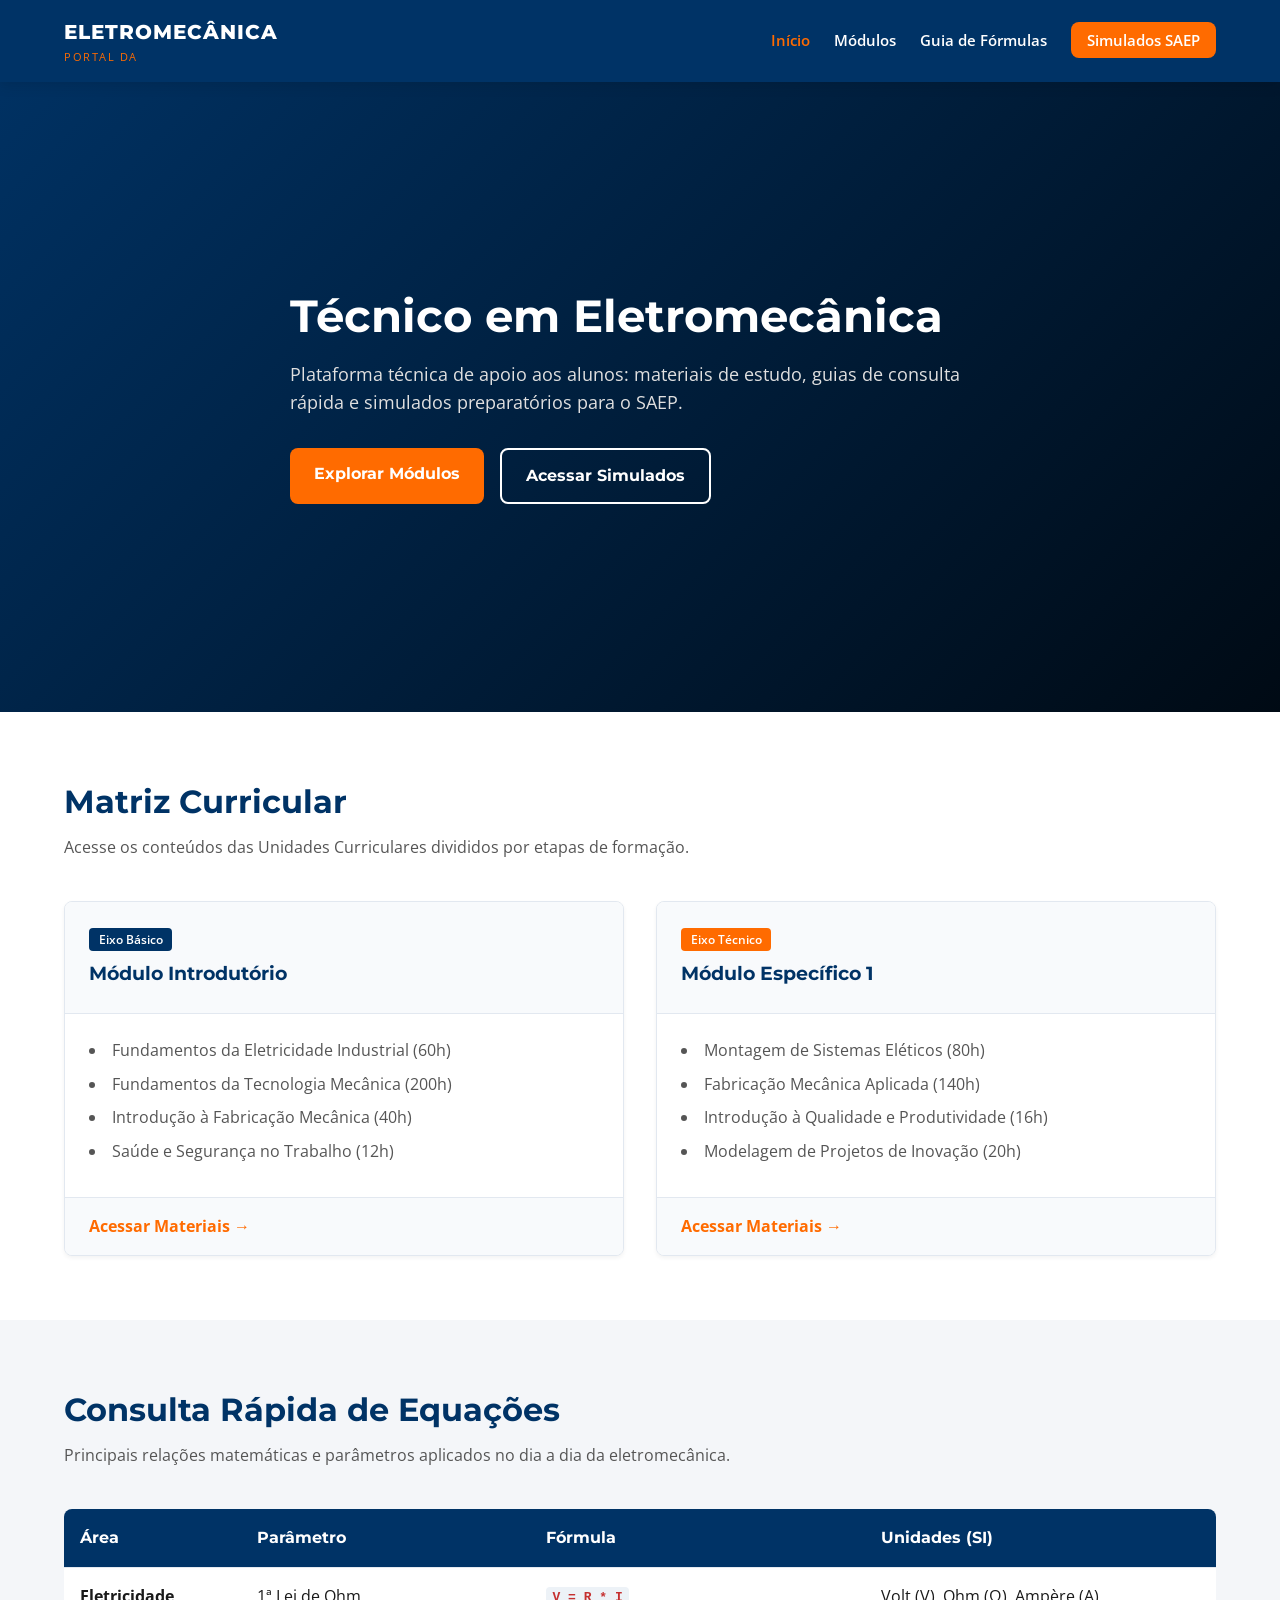
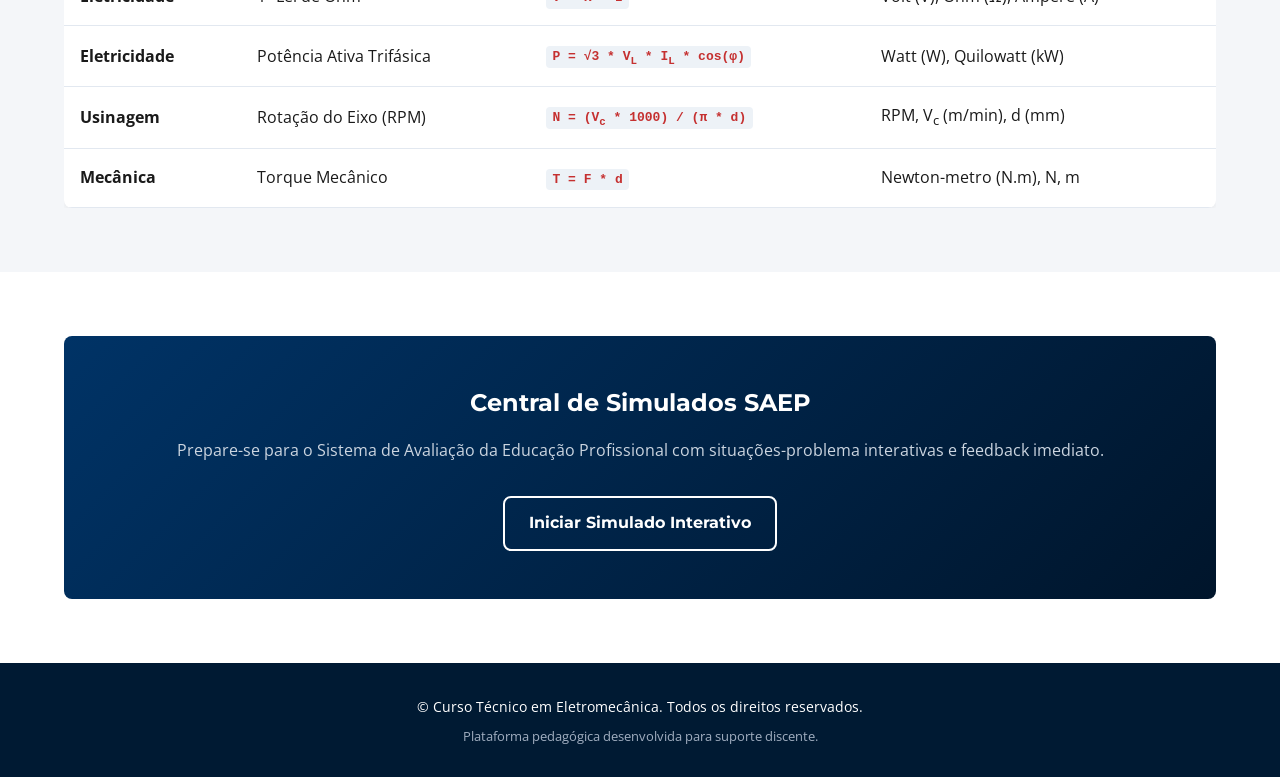
==== index.html @ fa18e378 "Update index.html" ====
<!DOCTYPE html>
<html lang="pt-BR">
<head>
    <meta charset="UTF-8">
    <meta name="viewport" content="width=device-width, initial-scale=1.0">
    <title>Portal da Eletromecânica</title>

    <!-- Google Fonts -->
    <link rel="preconnect" href="https://fonts.googleapis.com">
    <link rel="preconnect" href="https://fonts.gstatic.com" crossorigin>
    <link href="https://fonts.googleapis.com/css2?family=Montserrat:wght@600;700;800&family=Open+Sans:wght@400;600&display=swap" rel="stylesheet">

    <!-- CSS Externo -->
    <link rel="stylesheet" href="style.css">
</head>
<body>

    <!-- Cabeçalho / Navegação -->
    <header class="header">
        <div class="container navbar">
            <a href="index.html" class="logo">
                <span class="logo-title">ELETROMECÂNICA</span>
                <span class="logo-subtitle">PORTAL DA</span>
            </a>
            
            <button class="menu-toggle" id="menuToggle" aria-label="Abrir Menu">
                <span class="hamburger"></span>
            </button>

            <nav class="nav-menu" id="navMenu">
                <ul>
                    <li><a href="#hero" class="active">Início</a></li>
                    <li><a href="#modulos">Módulos</a></li>
                    <li><a href="#formulas">Guia de Fórmulas</a></li>
                    <li><a href="#saep" class="btn-highlight">Simulados SAEP</a></li>
                </ul>
            </nav>
        </div>
    </header>

    <!-- Banner Principal (Hero) -->
    <section id="hero" class="hero">
        <div class="hero-overlay"></div>
        <div class="container hero-content">
            <h1>Técnico em Eletromecânica</h1>
            <p>Plataforma técnica de apoio aos alunos: materiais de estudo, guias de consulta rápida e simulados preparatórios para o SAEP.</p>
            <div class="hero-buttons">
                <a href="#modulos" class="btn btn-primary">Explorar Módulos</a>
                <a href="#saep" class="btn btn-secondary">Acessar Simulados</a>
            </div>
        </div>
    </section>

    <!-- Seção de Módulos Curriculares -->
    <section id="modulos" class="section">
        <div class="container">
            <h2 class="section-title">Matriz Curricular</h2>
            <p class="section-subtitle">Acesse os conteúdos das Unidades Curriculares divididos por etapas de formação.</p>

            <div class="grid-cards">
                <!-- Card Módulo Introdutório -->
                <div class="card">
                    <div class="card-header">
                        <span class="badge">Eixo Básico</span>
                        <h3>Módulo Introdutório</h3>
                    </div>
                    <div class="card-body">
                        <ul>
                            <li>Fundamentos da Eletricidade Industrial (60h)</li>
                            <li>Fundamentos da Tecnologia Mecânica (200h)</li>
                            <li>Introdução à Fabricação Mecânica (40h)</li>
                            <li>Saúde e Segurança no Trabalho (12h)</li>
                        </ul>
                    </div>
                    <div class="card-footer">
                        <a href="#" class="btn-card">Acessar Materiais &rarr;</a>
                    </div>
                </div>

                <!-- Card Módulo Específico 1 -->
                <div class="card">
                    <div class="card-header">
                        <span class="badge badge-accent">Eixo Técnico</span>
                        <h3>Módulo Específico 1</h3>
                    </div>
                    <div class="card-body">
                        <ul>
                            <li>Montagem de Sistemas Eléticos (80h)</li>
                            <li>Fabricação Mecânica Aplicada (140h)</li>
                            <li>Introdução à Qualidade e Produtividade (16h)</li>
                            <li>Modelagem de Projetos de Inovação (20h)</li>
                        </ul>
                    </div>
                    <div class="card-footer">
                        <a href="#" class="btn-card">Acessar Materiais &rarr;</a>
                    </div>
                </div>
            </div>
        </div>
    </section>

    <!-- Seção de Guia Rápido de Fórmulas -->
    <section id="formulas" class="section bg-light">
        <div class="container">
            <h2 class="section-title">Consulta Rápida de Equações</h2>
            <p class="section-subtitle">Principais relações matemáticas e parâmetros aplicados no dia a dia da eletromecânica.</p>

            <div class="table-responsive">
                <table class="tech-table">
                    <thead>
                        <tr>
                            <th>Área</th>
                            <th>Parâmetro</th>
                            <th>Fórmula</th>
                            <th>Unidades (SI)</th>
                        </tr>
                    </thead>
                    <tbody>
                        <tr>
                            <td><strong>Eletricidade</strong></td>
                            <td>1ª Lei de Ohm</td>
                            <td><code>V = R * I</code></td>
                            <td>Volt (V), Ohm (&Omega;), Ampère (A)</td>
                        </tr>
                        <tr>
                            <td><strong>Eletricidade</strong></td>
                            <td>Potência Ativa Trifásica</td>
                            <td><code>P = &radic;3 * V<sub>L</sub> * I<sub>L</sub> * cos(&phi;)</code></td>
                            <td>Watt (W), Quilowatt (kW)</td>
                        </tr>
                        <tr>
                            <td><strong>Usinagem</strong></td>
                            <td>Rotação do Eixo (RPM)</td>
                            <td><code>N = (V<sub>c</sub> * 1000) / (&pi; * d)</code></td>
                            <td>RPM, V<sub>c</sub> (m/min), d (mm)</td>
                        </tr>
                        <tr>
                            <td><strong>Mecânica</strong></td>
                            <td>Torque Mecânico</td>
                            <td><code>T = F * d</code></td>
                            <td>Newton-metro (N.m), N, m</td>
                        </tr>
                    </tbody>
                </table>
            </div>
        </div>
    </section>

    <!-- Seção SAEP / Formulários -->
    <section id="saep" class="section">
        <div class="container saep-box">
            <div class="saep-content">
                <h2>Central de Simulados SAEP</h2>
                <p>Prepare-se para o Sistema de Avaliação da Educação Profissional com situações-problema interativas e feedback imediato.</p>
                <a href="#" class="btn btn-secondary btn-large">Iniciar Simulado Interativo</a>
            </div>
        </div>
    </section>

    <!-- Rodapé -->
    <footer class="footer">
        <div class="container footer-content">
            <p>&copy; <span id="year"></span> Curso Técnico em Eletromecânica. Todos os direitos reservados.</p>
            <p class="footer-sub">Plataforma pedagógica desenvolvida para suporte discente.</p>
        </div>
    </footer>

    <!-- JavaScript Externo -->
    <script src="js/main.js"></script>
</body>
</html>
---- style.css ----
/* ==========================================================================
   Variáveis Globais de Design (Cores e Fontes Industriais)
   ========================================================================== */
:root {
    --primary-color: #003366;     /* Azul Marinho Industrial */
    --primary-hover: #002244;
    --accent-color: #FF6B00;      /* Laranja de Segurança */
    --accent-hover: #E05E00;
    --bg-light: #F4F6F9;          /* Cinza Aço Claro */
    --text-dark: #1A1A1A;         /* Grafite */
    --text-muted: #555555;
    --white: #FFFFFF;
    
    --font-heading: 'Montserrat', sans-serif;
    --font-body: 'Open Sans', sans-serif;
    
    --shadow-sm: 0 2px 4px rgba(0,0,0,0.05);
    --shadow-md: 0 4px 12px rgba(0,0,0,0.1);
    --border-radius: 8px;
    --transition: all 0.3s ease;
}

/* ==========================================================================
   Reset e Estilos Base
   ========================================================================== */
* {
    margin: 0;
    padding: 0;
    box-sizing: border-box;
}

html {
    scroll-behavior: smooth;
}

body {
    font-family: var(--font-body);
    color: var(--text-dark);
    background-color: var(--white);
    line-height: 1.6;
}

.container {
    width: 90%;
    max-width: 1200px;
    margin: 0 auto;
}

/* ==========================================================================
   Cabeçalho e Menu de Navegação
   ========================================================================== */
.header {
    background-color: var(--primary-color);
    position: sticky;
    top: 0;
    z-index: 1000;
    box-shadow: var(--shadow-md);
}

.navbar {
    display: flex;
    justify-content: space-between;
    align-items: center;
    padding: 1rem 0;
}

.logo {
    display: flex;
    flex-direction: column;
    text-decoration: none;
    color: var(--white);
}

.logo-title {
    font-family: var(--font-heading);
    font-weight: 800;
    font-size: 1.25rem;
    letter-spacing: 1px;
}

.logo-subtitle {
    font-size: 0.7rem;
    color: var(--accent-color);
    letter-spacing: 1.5px;
}

.nav-menu ul {
    display: flex;
    list-style: none;
    align-items: center;
    gap: 1.5rem;
}

.nav-menu a {
    color: var(--white);
    text-decoration: none;
    font-weight: 600;
    font-size: 0.95rem;
    transition: var(--transition);
}

.nav-menu a:hover,
.nav-menu a.active {
    color: var(--accent-color);
}

.btn-highlight {
    background-color: var(--accent-color);
    padding: 0.5rem 1rem;
    border-radius: var(--border-radius);
}

.btn-highlight:hover {
    background-color: var(--accent-hover) !important;
    color: var(--white) !important;
}

/* Botão Hamburger (Mobile) */
.menu-toggle {
    display: none;
    background: none;
    border: none;
    cursor: pointer;
}

.hamburger {
    display: block;
    width: 25px;
    height: 3px;
    background-color: var(--white);
    position: relative;
}

.hamburger::before,
.hamburger::after {
    content: '';
    position: absolute;
    width: 100%;
    height: 3px;
    background-color: var(--white);
    left: 0;
}

.hamburger::before { top: -8px; }
.hamburger::after { top: 8px; }

/* ==========================================================================
   Hero Banner
   ========================================================================== */
.hero {
    position: relative;
    min-height: 70vh;
    background: url('../img/banner-home.jpg') center/cover no-repeat #002244;
    display: flex;
    align-items: center;
    color: var(--white);
}

.hero-overlay {
    position: absolute;
    top: 0;
    left: 0;
    width: 100%;
    height: 100%;
    background: linear-gradient(135deg, rgba(0, 51, 102, 0.9) 0%, rgba(0, 0, 0, 0.7) 100%);
}

.hero-content {
    position: relative;
    z-index: 1;
    max-width: 700px;
}

.hero h1 {
    font-family: var(--font-heading);
    font-size: 2.8rem;
    line-height: 1.2;
    margin-bottom: 1rem;
}

.hero p {
    font-size: 1.1rem;
    margin-bottom: 2rem;
    color: #e0e0e0;
}

.hero-buttons {
    display: flex;
    gap: 1rem;
}

/* ==========================================================================
   Componentes: Botões e Cartões
   ========================================================================== */
.btn {
    display: inline-block;
    padding: 0.8rem 1.5rem;
    border-radius: var(--border-radius);
    text-decoration: none;
    font-family: var(--font-heading);
    font-weight: 700;
    transition: var(--transition);
}

.btn-primary {
    background-color: var(--accent-color);
    color: var(--white);
}

.btn-primary:hover {
    background-color: var(--accent-hover);
}

.btn-secondary {
    background-color: transparent;
    color: var(--white);
    border: 2px solid var(--white);
}

.btn-secondary:hover {
    background-color: var(--white);
    color: var(--primary-color);
}

.section {
    padding: 4rem 0;
}

.bg-light {
    background-color: var(--bg-light);
}

.section-title {
    font-family: var(--font-heading);
    color: var(--primary-color);
    font-size: 2rem;
    margin-bottom: 0.5rem;
}

.section-subtitle {
    color: var(--text-muted);
    margin-bottom: 2.5rem;
}

.grid-cards {
    display: grid;
    grid-template-columns: repeat(auto-fit, minmax(300px, 1fr));
    gap: 2rem;
}

.card {
    background: var(--white);
    border-radius: var(--border-radius);
    box-shadow: var(--shadow-sm);
    border: 1px solid #e2e8f0;
    display: flex;
    flex-direction: column;
    overflow: hidden;
    transition: var(--transition);
}

.card:hover {
    transform: translateY(-5px);
    box-shadow: var(--shadow-md);
}

.card-header {
    padding: 1.5rem;
    background-color: #f8fafc;
    border-bottom: 1px solid #e2e8f0;
}

.card-header h3 {
    font-family: var(--font-heading);
    color: var(--primary-color);
    margin-top: 0.5rem;
}

.badge {
    background-color: var(--primary-color);
    color: var(--white);
    font-size: 0.75rem;
    padding: 0.2rem 0.6rem;
    border-radius: 4px;
    font-weight: 600;
}

.badge-accent {
    background-color: var(--accent-color);
}

.card-body {
    padding: 1.5rem;
    flex-grow: 1;
}

.card-body ul {
    list-style-position: inside;
    color: var(--text-muted);
}

.card-body li {
    margin-bottom: 0.5rem;
}

.card-footer {
    padding: 1rem 1.5rem;
    background-color: #f8fafc;
    border-top: 1px solid #e2e8f0;
}

.btn-card {
    color: var(--accent-color);
    text-decoration: none;
    font-weight: 700;
}

/* ==========================================================================
   Tabela Técnica
   ========================================================================== */
.table-responsive {
    overflow-x: auto;
}

.tech-table {
    width: 100%;
    border-collapse: collapse;
    background-color: var(--white);
    border-radius: var(--border-radius);
    overflow: hidden;
    box-shadow: var(--shadow-sm);
}

.tech-table th, 
.tech-table td {
    padding: 1rem;
    text-align: left;
    border-bottom: 1px solid #e2e8f0;
}

.tech-table th {
    background-color: var(--primary-color);
    color: var(--white);
    font-family: var(--font-heading);
}

.tech-table code {
    background-color: #edf2f7;
    padding: 0.2rem 0.4rem;
    border-radius: 4px;
    font-family: monospace;
    font-weight: bold;
    color: #c53030;
}

/* ==========================================================================
   Caixa do SAEP & Rodapé
   ========================================================================== */
.saep-box {
    background: linear-gradient(135deg, var(--primary-color), #00152b);
    color: var(--white);
    border-radius: var(--border-radius);
    padding: 3rem 2rem;
    text-align: center;
}

.saep-content h2 {
    font-family: var(--font-heading);
    margin-bottom: 1rem;
}

.saep-content p {
    margin-bottom: 2rem;
    color: #cbd5e0;
}

.footer {
    background-color: #001a33;
    color: var(--white);
    padding: 2rem 0;
    text-align: center;
    font-size: 0.9rem;
}

.footer-sub {
    color: #a0aec0;
    font-size: 0.8rem;
    margin-top: 0.5rem;
}

/* ==========================================================================
   Responsividade (Mobile)
   ========================================================================== */
@media (max-width: 768px) {
    .menu-toggle {
        display: block;
    }

    .nav-menu {
        display: none;
        position: absolute;
        top: 100%;
        left: 0;
        width: 100%;
        background-color: var(--primary-color);
        padding: 1.5rem;
    }

    .nav-menu.active {
        display: block;
    }

    .nav-menu ul {
        flex-direction: column;
        align-items: flex-start;
    }

    .hero h1 {
        font-size: 2rem;
    }

    .hero-buttons {
        flex-direction: column;
    }
}
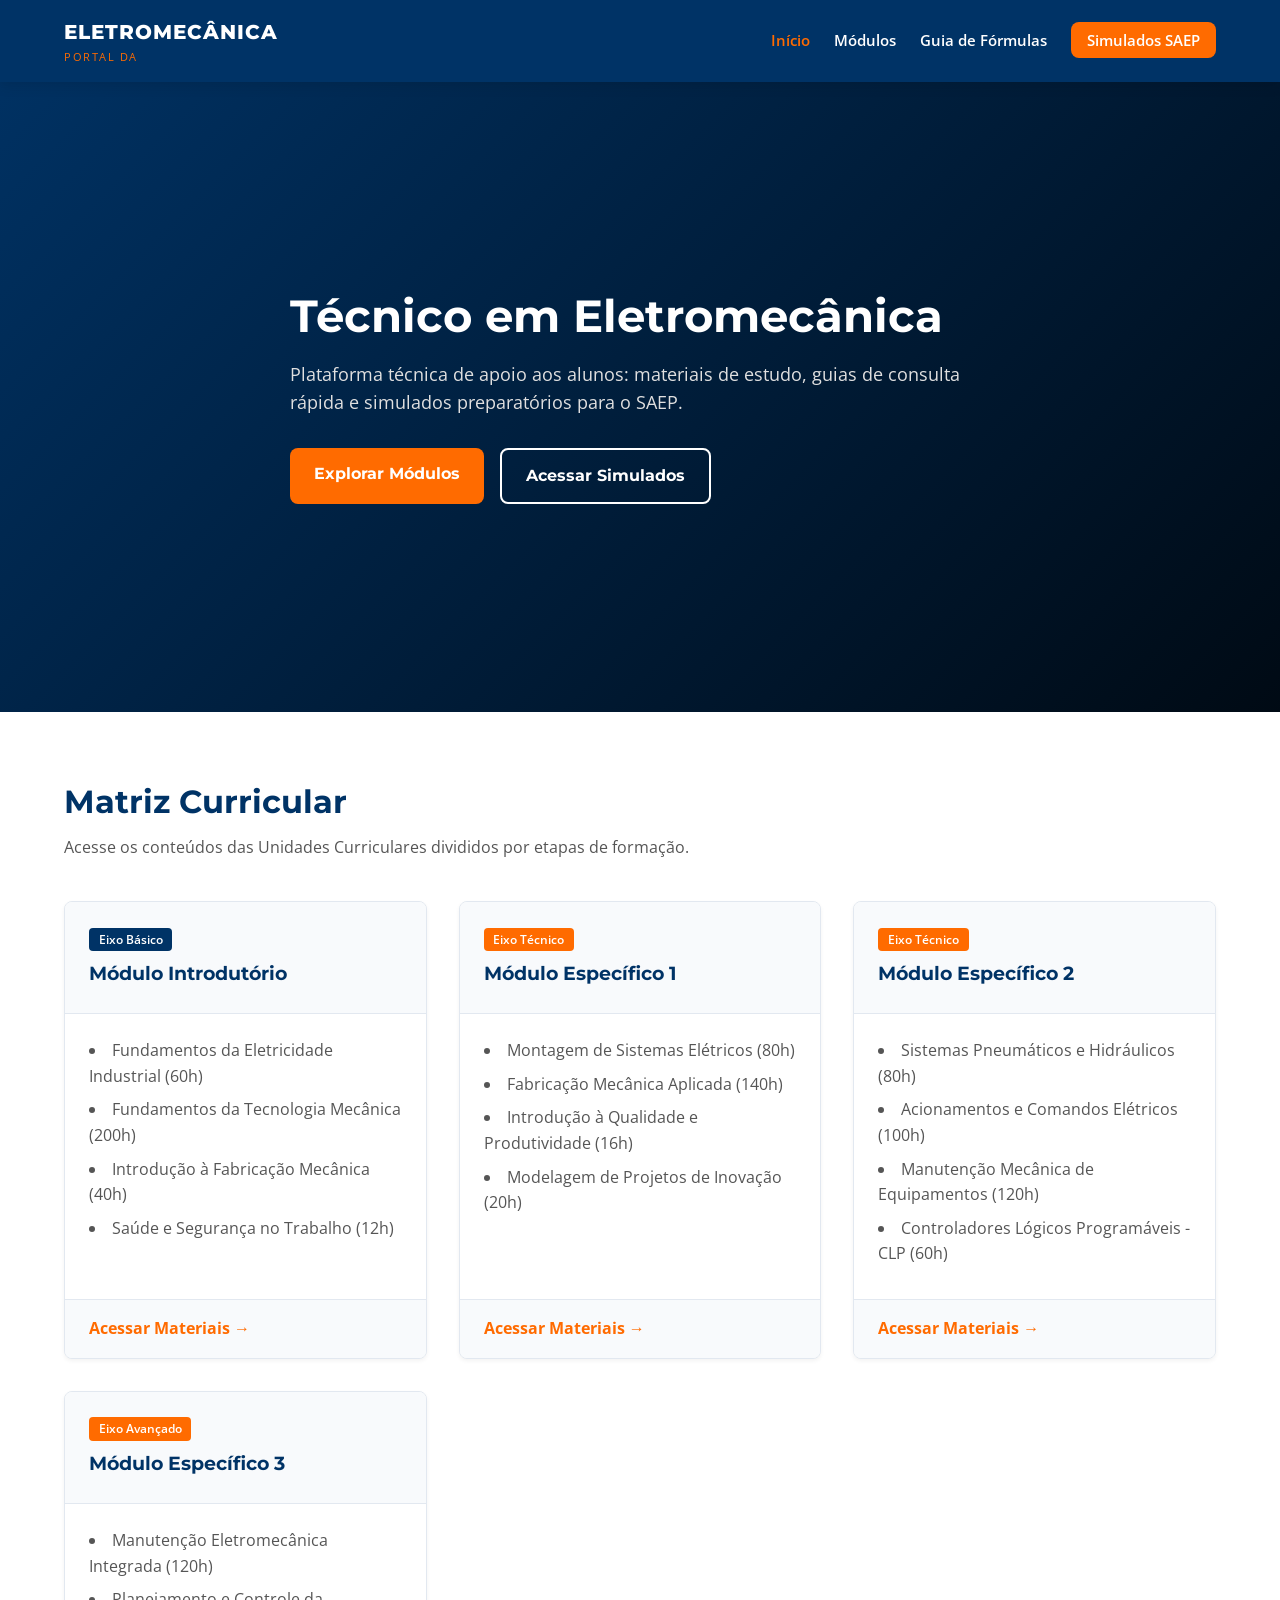
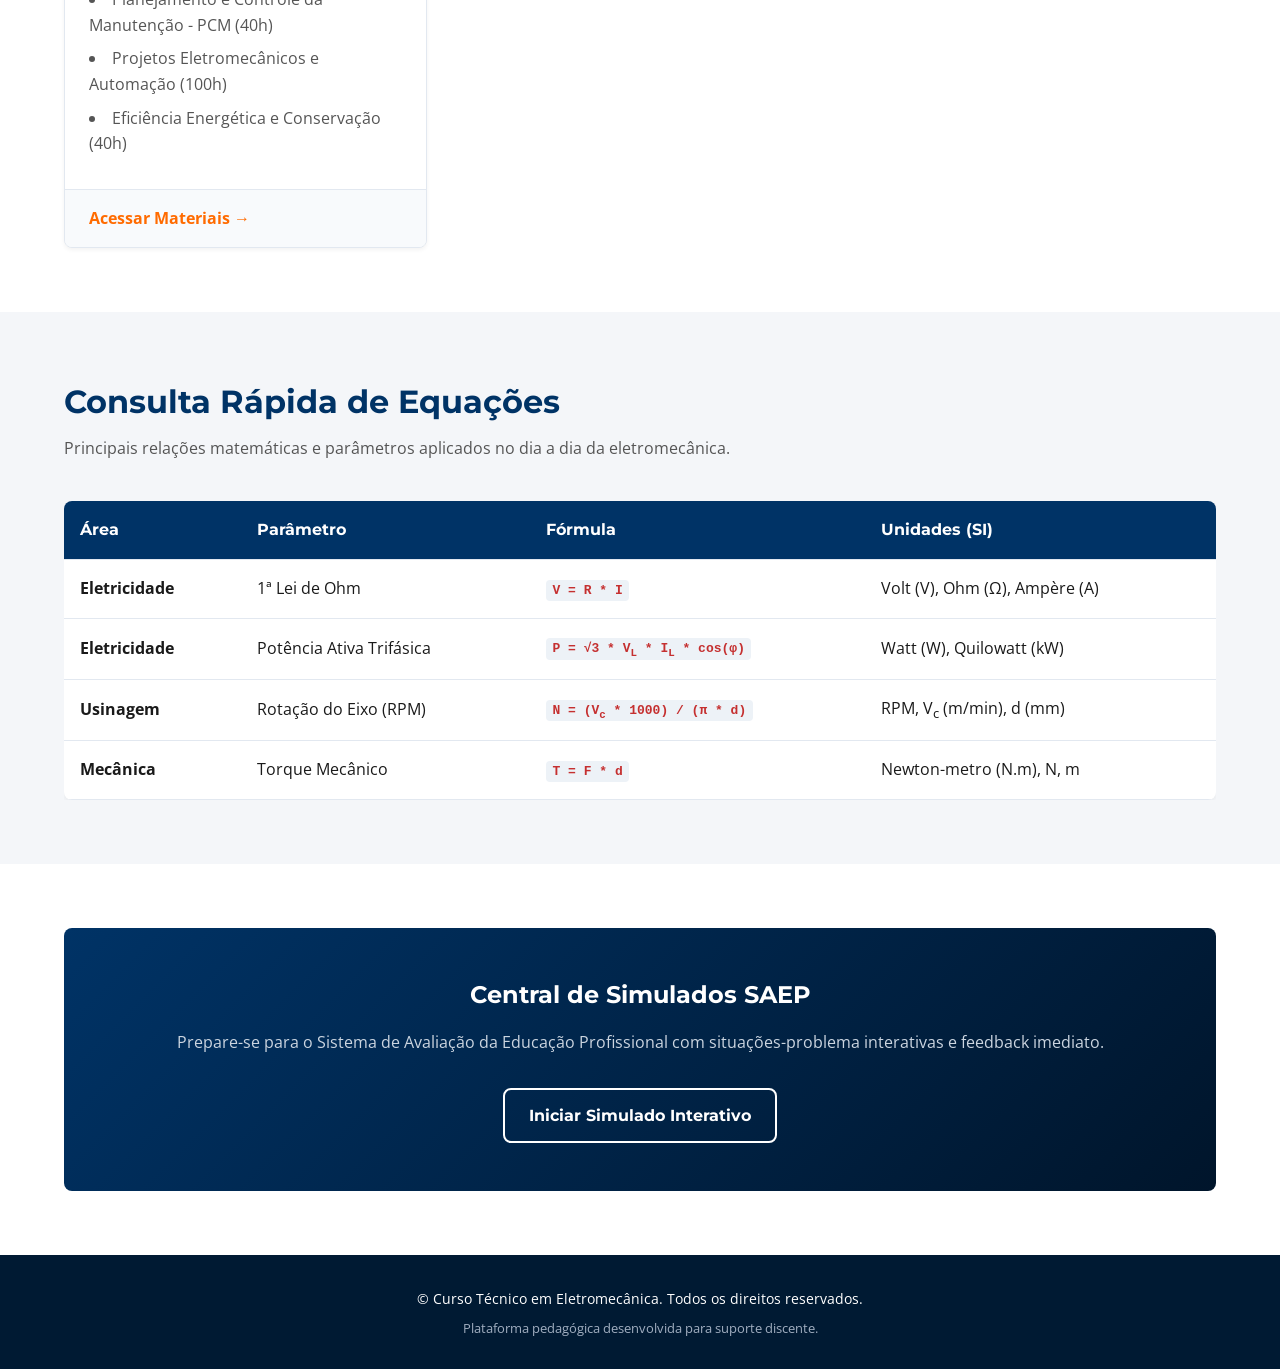
==== commit 7cb458e4: "Update index.html" ====
--- a/index.html
+++ b/index.html
@@ -51,7 +51,7 @@
         </div>
     </section>
 
-    <!-- Seção de Módulos Curriculares -->
+  <!-- Seção de Módulos Curriculares -->
     <section id="modulos" class="section">
         <div class="container">
             <h2 class="section-title">Matriz Curricular</h2>
@@ -85,10 +85,48 @@
                     </div>
                     <div class="card-body">
                         <ul>
-                            <li>Montagem de Sistemas Eléticos (80h)</li>
+                            <li>Montagem de Sistemas Elétricos (80h)</li>
                             <li>Fabricação Mecânica Aplicada (140h)</li>
                             <li>Introdução à Qualidade e Produtividade (16h)</li>
                             <li>Modelagem de Projetos de Inovação (20h)</li>
+                        </ul>
+                    </div>
+                    <div class="card-footer">
+                        <a href="#" class="btn-card">Acessar Materiais &rarr;</a>
+                    </div>
+                </div>
+
+                <!-- Card Módulo Específico 2 -->
+                <div class="card">
+                    <div class="card-header">
+                        <span class="badge badge-accent">Eixo Técnico</span>
+                        <h3>Módulo Específico 2</h3>
+                    </div>
+                    <div class="card-body">
+                        <ul>
+                            <li>Sistemas Pneumáticos e Hidráulicos (80h)</li>
+                            <li>Acionamentos e Comandos Elétricos (100h)</li>
+                            <li>Manutenção Mecânica de Equipamentos (120h)</li>
+                            <li>Controladores Lógicos Programáveis - CLP (60h)</li>
+                        </ul>
+                    </div>
+                    <div class="card-footer">
+                        <a href="#" class="btn-card">Acessar Materiais &rarr;</a>
+                    </div>
+                </div>
+
+                <!-- Card Módulo Específico 3 -->
+                <div class="card">
+                    <div class="card-header">
+                        <span class="badge badge-accent">Eixo Avançado</span>
+                        <h3>Módulo Específico 3</h3>
+                    </div>
+                    <div class="card-body">
+                        <ul>
+                            <li>Manutenção Eletromecânica Integrada (120h)</li>
+                            <li>Planejamento e Controle da Manutenção - PCM (40h)</li>
+                            <li>Projetos Eletromecânicos e Automação (100h)</li>
+                            <li>Eficiência Energética e Conservação (40h)</li>
                         </ul>
                     </div>
                     <div class="card-footer">
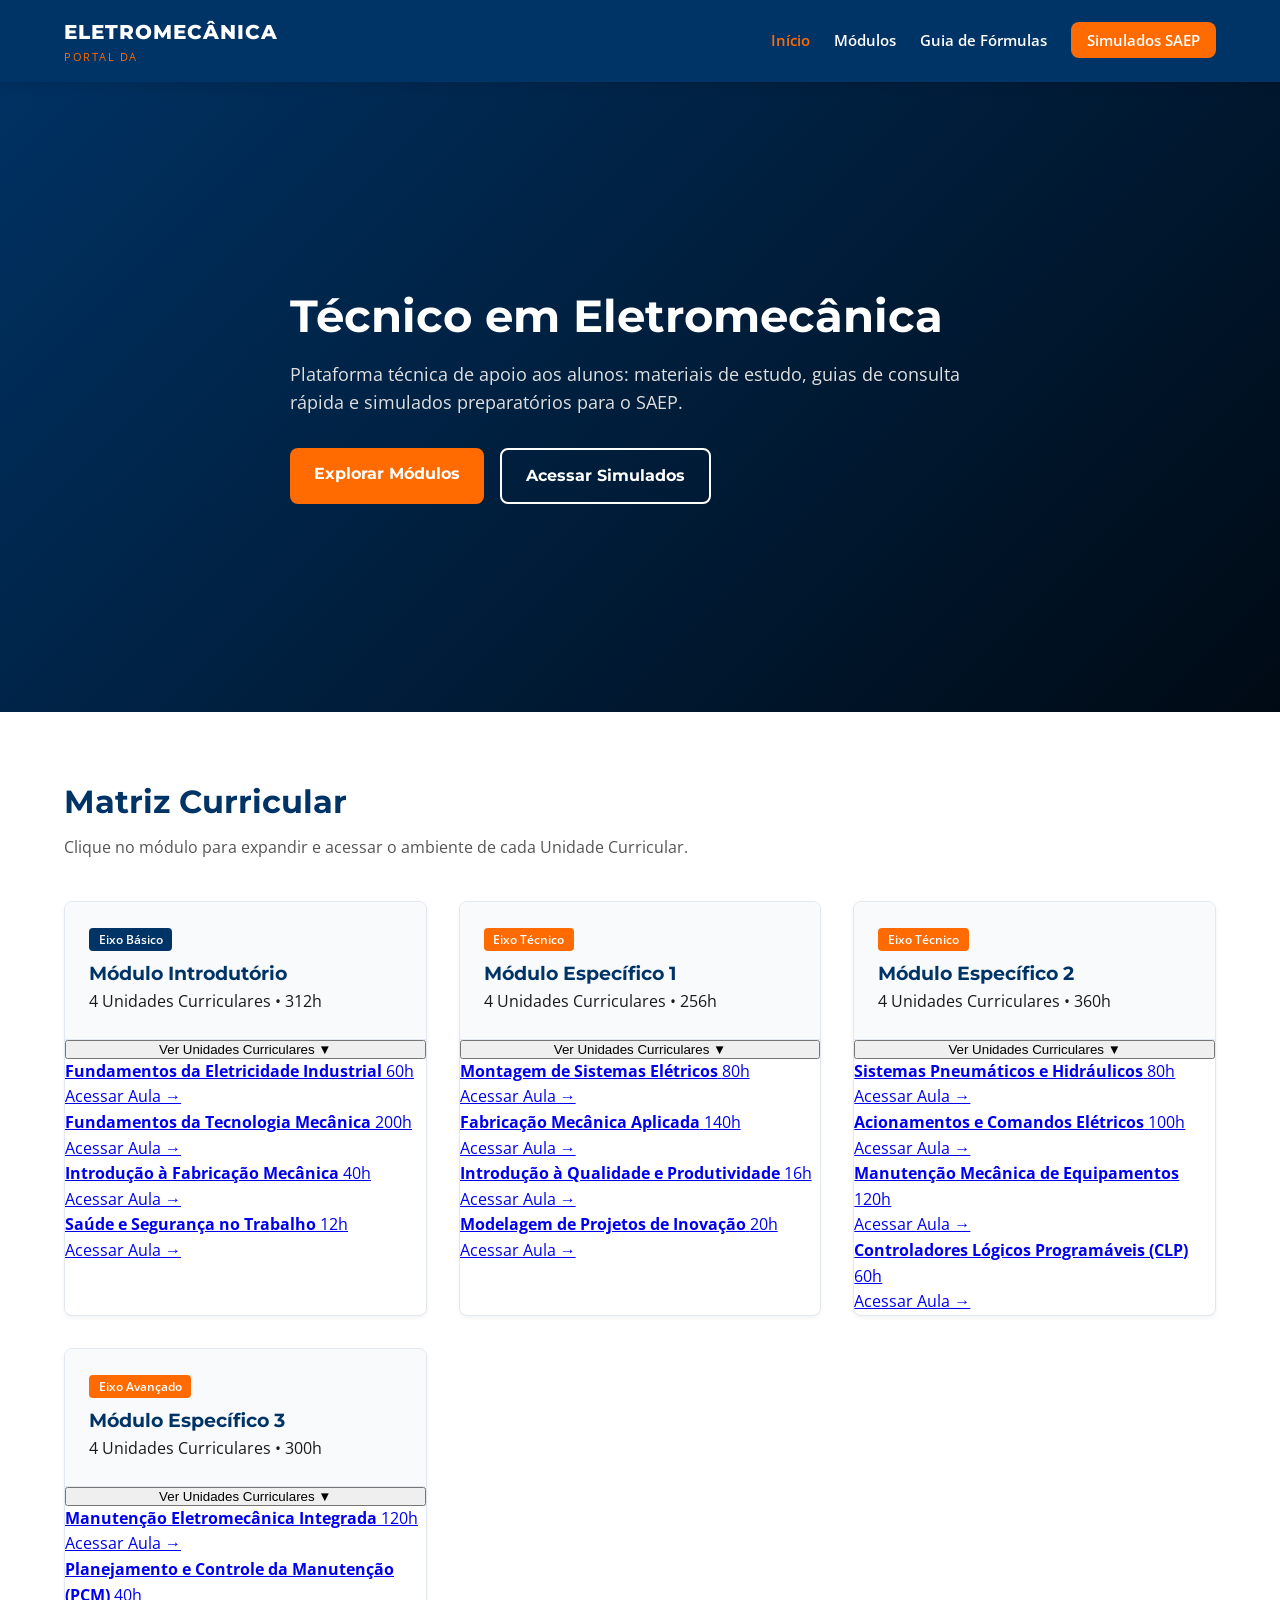
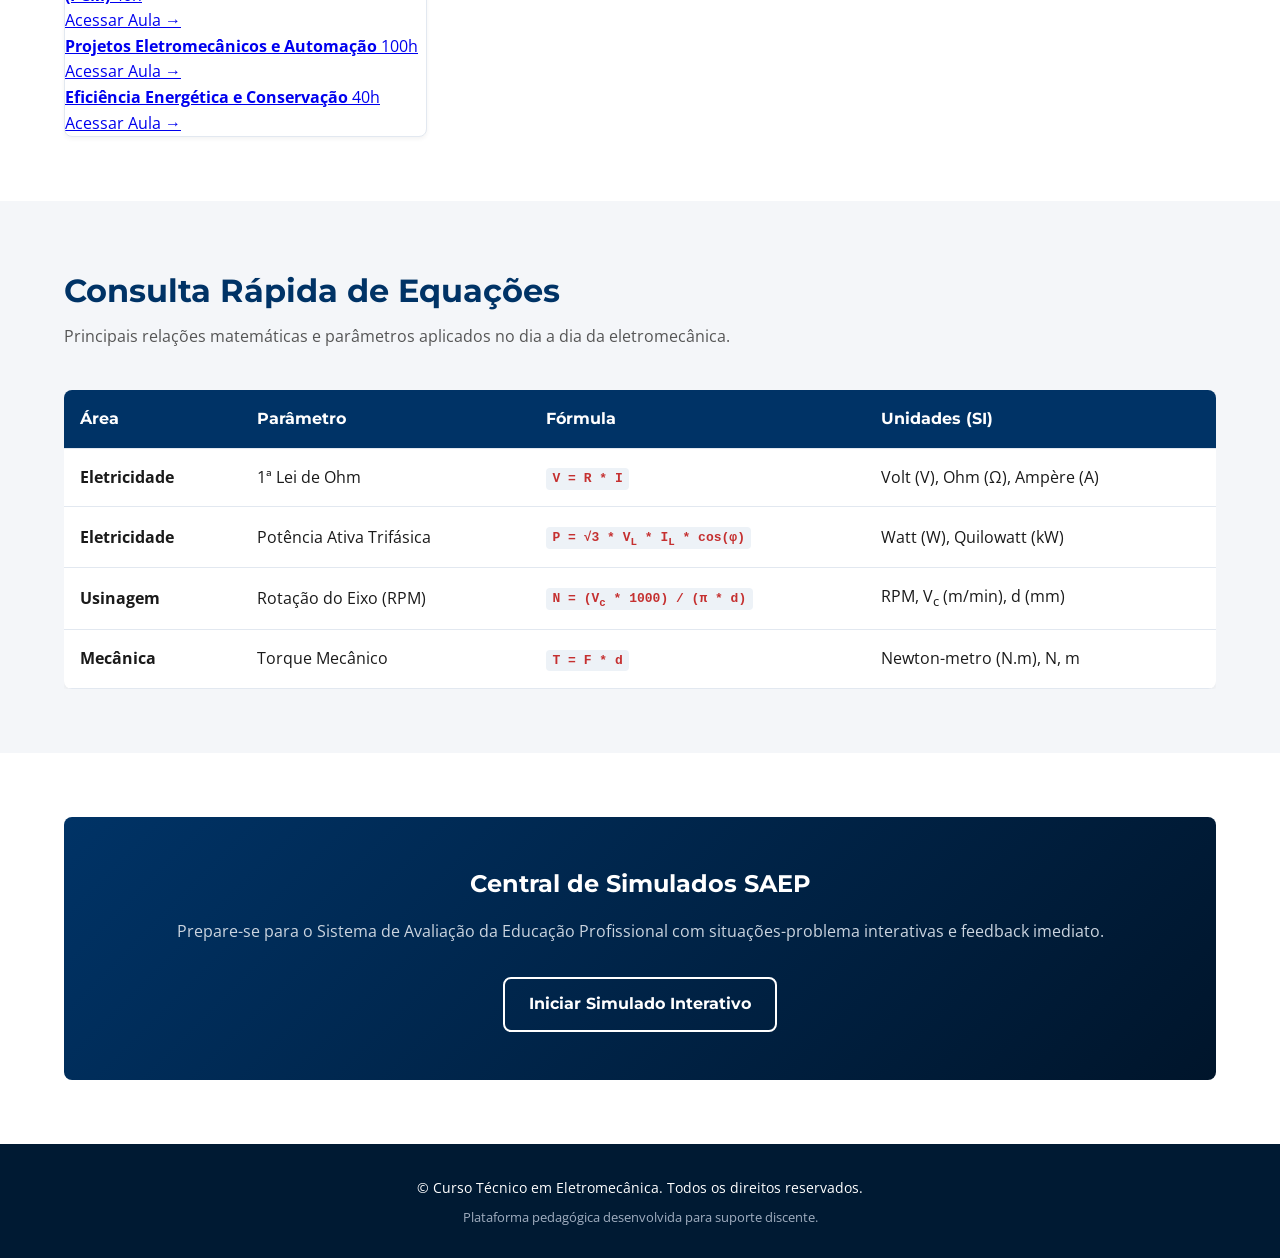
==== commit a6090811: "Update index.html" ====
--- a/index.html
+++ b/index.html
@@ -51,91 +51,210 @@
         </div>
     </section>
 
-  <!-- Seção de Módulos Curriculares -->
-    <section id="modulos" class="section">
-        <div class="container">
-            <h2 class="section-title">Matriz Curricular</h2>
-            <p class="section-subtitle">Acesse os conteúdos das Unidades Curriculares divididos por etapas de formação.</p>
-
-            <div class="grid-cards">
-                <!-- Card Módulo Introdutório -->
-                <div class="card">
-                    <div class="card-header">
-                        <span class="badge">Eixo Básico</span>
-                        <h3>Módulo Introdutório</h3>
+<!-- Seção de Módulos Curriculares -->
+<section id="modulos" class="section">
+    <div class="container">
+        <h2 class="section-title">Matriz Curricular</h2>
+        <p class="section-subtitle">Clique no módulo para expandir e acessar o ambiente de cada Unidade Curricular.</p>
+
+        <div class="grid-cards">
+            
+            <!-- MÓDULO INTRODUTÓRIO -->
+            <div class="card card-accordion">
+                <div class="card-header">
+                    <span class="badge">Eixo Básico</span>
+                    <h3>Módulo Introdutório</h3>
+                    <p class="card-meta">4 Unidades Curriculares • 312h</p>
+                </div>
+                <button class="btn-toggle-uc" data-target="uc-intro">
+                    <span class="btn-text">Ver Unidades Curriculares</span>
+                    <span class="arrow-icon">&#9660;</span>
+                </button>
+                <div class="uc-container" id="uc-intro">
+                    <div class="uc-list">
+                        <!-- Cada link direciona para a página específica da UC -->
+                        <a href="uc-eletricidade-industrial.html" class="uc-item">
+                            <div class="uc-info">
+                                <strong>Fundamentos da Eletricidade Industrial</strong>
+                                <span class="uc-tag">60h</span>
+                            </div>
+                            <span class="uc-action">Acessar Aula &rarr;</span>
+                        </a>
+
+                        <a href="uc-tecnologia-mecanica.html" class="uc-item">
+                            <div class="uc-info">
+                                <strong>Fundamentos da Tecnologia Mecânica</strong>
+                                <span class="uc-tag">200h</span>
+                            </div>
+                            <span class="uc-action">Acessar Aula &rarr;</span>
+                        </a>
+
+                        <a href="uc-fabricacao-mecanica-intro.html" class="uc-item">
+                            <div class="uc-info">
+                                <strong>Introdução à Fabricação Mecânica</strong>
+                                <span class="uc-tag">40h</span>
+                            </div>
+                            <span class="uc-action">Acessar Aula &rarr;</span>
+                        </a>
+
+                        <a href="uc-sst.html" class="uc-item">
+                            <div class="uc-info">
+                                <strong>Saúde e Segurança no Trabalho</strong>
+                                <span class="uc-tag">12h</span>
+                            </div>
+                            <span class="uc-action">Acessar Aula &rarr;</span>
+                        </a>
                     </div>
-                    <div class="card-body">
-                        <ul>
-                            <li>Fundamentos da Eletricidade Industrial (60h)</li>
-                            <li>Fundamentos da Tecnologia Mecânica (200h)</li>
-                            <li>Introdução à Fabricação Mecânica (40h)</li>
-                            <li>Saúde e Segurança no Trabalho (12h)</li>
-                        </ul>
+                </div>
+            </div>
+
+            <!-- MÓDULO ESPECÍFICO 1 -->
+            <div class="card card-accordion">
+                <div class="card-header">
+                    <span class="badge badge-accent">Eixo Técnico</span>
+                    <h3>Módulo Específico 1</h3>
+                    <p class="card-meta">4 Unidades Curriculares • 256h</p>
+                </div>
+                <button class="btn-toggle-uc" data-target="uc-esp1">
+                    <span class="btn-text">Ver Unidades Curriculares</span>
+                    <span class="arrow-icon">&#9660;</span>
+                </button>
+                <div class="uc-container" id="uc-esp1">
+                    <div class="uc-list">
+                        <a href="uc-sistemas-eletricos.html" class="uc-item">
+                            <div class="uc-info">
+                                <strong>Montagem de Sistemas Elétricos</strong>
+                                <span class="uc-tag">80h</span>
+                            </div>
+                            <span class="uc-action">Acessar Aula &rarr;</span>
+                        </a>
+
+                        <a href="uc-fabricacao-aplicada.html" class="uc-item">
+                            <div class="uc-info">
+                                <strong>Fabricação Mecânica Aplicada</strong>
+                                <span class="uc-tag">140h</span>
+                            </div>
+                            <span class="uc-action">Acessar Aula &rarr;</span>
+                        </a>
+
+                        <a href="uc-qualidade.html" class="uc-item">
+                            <div class="uc-info">
+                                <strong>Introdução à Qualidade e Produtividade</strong>
+                                <span class="uc-tag">16h</span>
+                            </div>
+                            <span class="uc-action">Acessar Aula &rarr;</span>
+                        </a>
+
+                        <a href="uc-inovacao.html" class="uc-item">
+                            <div class="uc-info">
+                                <strong>Modelagem de Projetos de Inovação</strong>
+                                <span class="uc-tag">20h</span>
+                            </div>
+                            <span class="uc-action">Acessar Aula &rarr;</span>
+                        </a>
                     </div>
-                    <div class="card-footer">
-                        <a href="#" class="btn-card">Acessar Materiais &rarr;</a>
+                </div>
+            </div>
+
+            <!-- MÓDULO ESPECÍFICO 2 -->
+            <div class="card card-accordion">
+                <div class="card-header">
+                    <span class="badge badge-accent">Eixo Técnico</span>
+                    <h3>Módulo Específico 2</h3>
+                    <p class="card-meta">4 Unidades Curriculares • 360h</p>
+                </div>
+                <button class="btn-toggle-uc" data-target="uc-esp2">
+                    <span class="btn-text">Ver Unidades Curriculares</span>
+                    <span class="arrow-icon">&#9660;</span>
+                </button>
+                <div class="uc-container" id="uc-esp2">
+                    <div class="uc-list">
+                        <a href="uc-fluida.html" class="uc-item">
+                            <div class="uc-info">
+                                <strong>Sistemas Pneumáticos e Hidráulicos</strong>
+                                <span class="uc-tag">80h</span>
+                            </div>
+                            <span class="uc-action">Acessar Aula &rarr;</span>
+                        </a>
+
+                        <a href="uc-comandos-eletricos.html" class="uc-item">
+                            <div class="uc-info">
+                                <strong>Acionamentos e Comandos Elétricos</strong>
+                                <span class="uc-tag">100h</span>
+                            </div>
+                            <span class="uc-action">Acessar Aula &rarr;</span>
+                        </a>
+
+                        <a href="uc-manutencao-mecanica.html" class="uc-item">
+                            <div class="uc-info">
+                                <strong>Manutenção Mecânica de Equipamentos</strong>
+                                <span class="uc-tag">120h</span>
+                            </div>
+                            <span class="uc-action">Acessar Aula &rarr;</span>
+                        </a>
+
+                        <a href="uc-clp.html" class="uc-item">
+                            <div class="uc-info">
+                                <strong>Controladores Lógicos Programáveis (CLP)</strong>
+                                <span class="uc-tag">60h</span>
+                            </div>
+                            <span class="uc-action">Acessar Aula &rarr;</span>
+                        </a>
                     </div>
                 </div>
-
-                <!-- Card Módulo Específico 1 -->
-                <div class="card">
-                    <div class="card-header">
-                        <span class="badge badge-accent">Eixo Técnico</span>
-                        <h3>Módulo Específico 1</h3>
+            </div>
+
+            <!-- MÓDULO ESPECÍFICO 3 -->
+            <div class="card card-accordion">
+                <div class="card-header">
+                    <span class="badge badge-accent">Eixo Avançado</span>
+                    <h3>Módulo Específico 3</h3>
+                    <p class="card-meta">4 Unidades Curriculares • 300h</p>
+                </div>
+                <button class="btn-toggle-uc" data-target="uc-esp3">
+                    <span class="btn-text">Ver Unidades Curriculares</span>
+                    <span class="arrow-icon">&#9660;</span>
+                </button>
+                <div class="uc-container" id="uc-esp3">
+                    <div class="uc-list">
+                        <a href="uc-manutencao-integrada.html" class="uc-item">
+                            <div class="uc-info">
+                                <strong>Manutenção Eletromecânica Integrada</strong>
+                                <span class="uc-tag">120h</span>
+                            </div>
+                            <span class="uc-action">Acessar Aula &rarr;</span>
+                        </a>
+
+                        <a href="uc-pcm.html" class="uc-item">
+                            <div class="uc-info">
+                                <strong>Planejamento e Controle da Manutenção (PCM)</strong>
+                                <span class="uc-tag">40h</span>
+                            </div>
+                            <span class="uc-action">Acessar Aula &rarr;</span>
+                        </a>
+
+                        <a href="uc-projetos.html" class="uc-item">
+                            <div class="uc-info">
+                                <strong>Projetos Eletromecânicos e Automação</strong>
+                                <span class="uc-tag">100h</span>
+                            </div>
+                            <span class="uc-action">Acessar Aula &rarr;</span>
+                        </a>
+
+                        <a href="uc-eficiencia.html" class="uc-item">
+                            <div class="uc-info">
+                                <strong>Eficiência Energética e Conservação</strong>
+                                <span class="uc-tag">40h</span>
+                            </div>
+                            <span class="uc-action">Acessar Aula &rarr;</span>
+                        </a>
                     </div>
-                    <div class="card-body">
-                        <ul>
-                            <li>Montagem de Sistemas Elétricos (80h)</li>
-                            <li>Fabricação Mecânica Aplicada (140h)</li>
-                            <li>Introdução à Qualidade e Produtividade (16h)</li>
-                            <li>Modelagem de Projetos de Inovação (20h)</li>
-                        </ul>
-                    </div>
-                    <div class="card-footer">
-                        <a href="#" class="btn-card">Acessar Materiais &rarr;</a>
-                    </div>
-                </div>
-
-                <!-- Card Módulo Específico 2 -->
-                <div class="card">
-                    <div class="card-header">
-                        <span class="badge badge-accent">Eixo Técnico</span>
-                        <h3>Módulo Específico 2</h3>
-                    </div>
-                    <div class="card-body">
-                        <ul>
-                            <li>Sistemas Pneumáticos e Hidráulicos (80h)</li>
-                            <li>Acionamentos e Comandos Elétricos (100h)</li>
-                            <li>Manutenção Mecânica de Equipamentos (120h)</li>
-                            <li>Controladores Lógicos Programáveis - CLP (60h)</li>
-                        </ul>
-                    </div>
-                    <div class="card-footer">
-                        <a href="#" class="btn-card">Acessar Materiais &rarr;</a>
-                    </div>
-                </div>
-
-                <!-- Card Módulo Específico 3 -->
-                <div class="card">
-                    <div class="card-header">
-                        <span class="badge badge-accent">Eixo Avançado</span>
-                        <h3>Módulo Específico 3</h3>
-                    </div>
-                    <div class="card-body">
-                        <ul>
-                            <li>Manutenção Eletromecânica Integrada (120h)</li>
-                            <li>Planejamento e Controle da Manutenção - PCM (40h)</li>
-                            <li>Projetos Eletromecânicos e Automação (100h)</li>
-                            <li>Eficiência Energética e Conservação (40h)</li>
-                        </ul>
-                    </div>
-                    <div class="card-footer">
-                        <a href="#" class="btn-card">Acessar Materiais &rarr;</a>
-                    </div>
-                </div>
-            </div>
-        </div>
-    </section>
+                </div>
+            </div>
+
+        </div>
+    </div>
+</section>
 
     <!-- Seção de Guia Rápido de Fórmulas -->
     <section id="formulas" class="section bg-light">
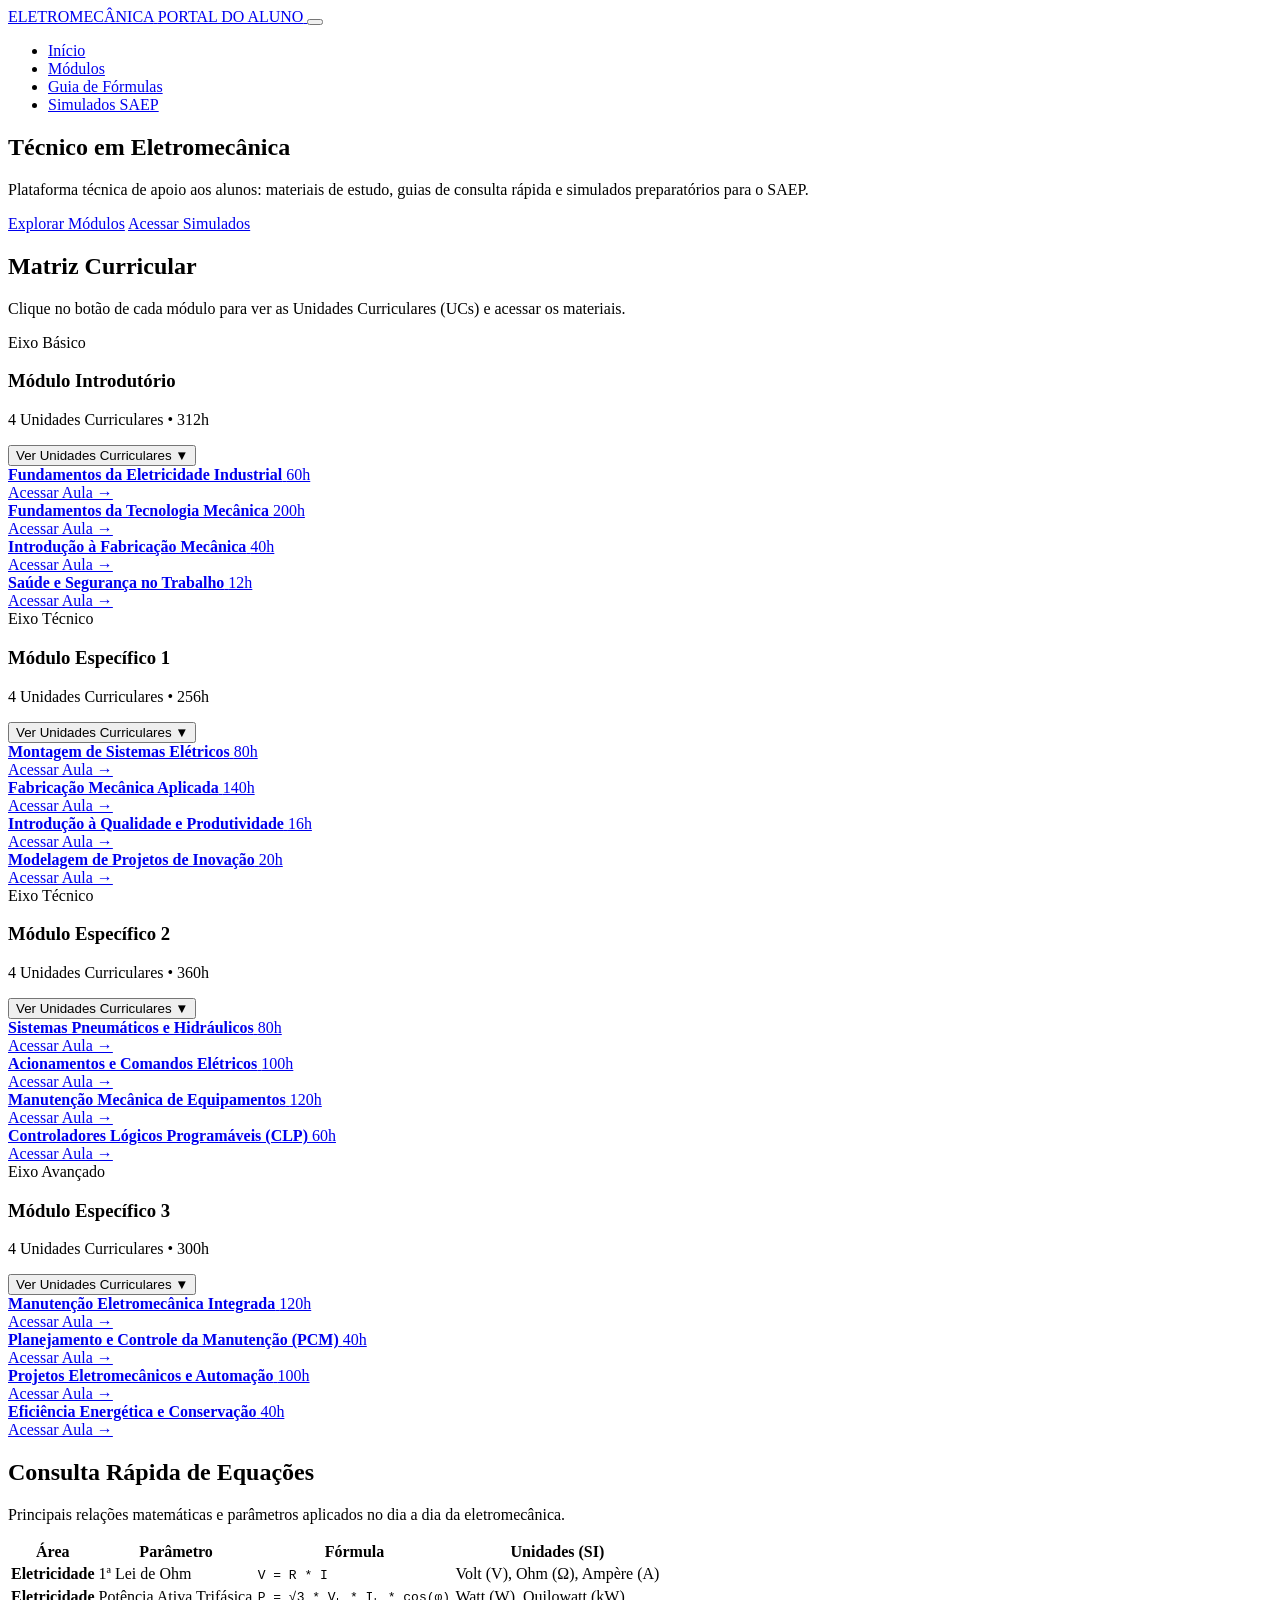
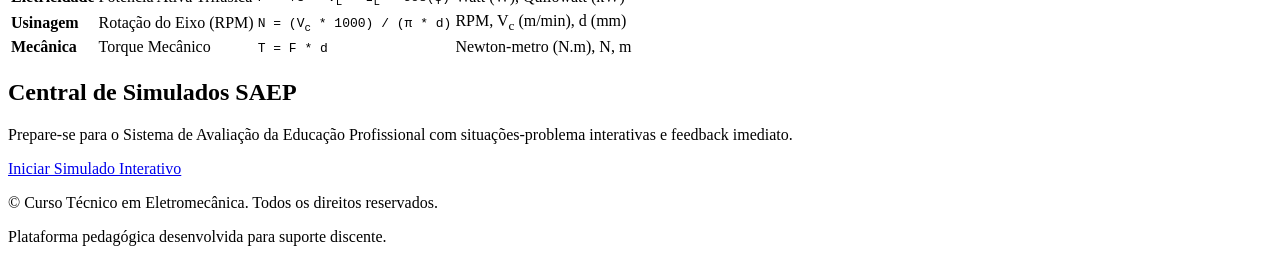
==== commit f68222c8: "Update index.html" ====
--- a/index.html
+++ b/index.html
@@ -3,7 +3,7 @@
 <head>
     <meta charset="UTF-8">
     <meta name="viewport" content="width=device-width, initial-scale=1.0">
-    <title>Portal da Eletromecânica</title>
+    <title>Portal do Aluno - Técnico em Eletromecânica</title>
 
     <!-- Google Fonts -->
     <link rel="preconnect" href="https://fonts.googleapis.com">
@@ -11,7 +11,7 @@
     <link href="https://fonts.googleapis.com/css2?family=Montserrat:wght@600;700;800&family=Open+Sans:wght@400;600&display=swap" rel="stylesheet">
 
     <!-- CSS Externo -->
-    <link rel="stylesheet" href="style.css">
+    <link rel="stylesheet" href="./css/style.css">
 </head>
 <body>
 
@@ -20,7 +20,7 @@
         <div class="container navbar">
             <a href="index.html" class="logo">
                 <span class="logo-title">ELETROMECÂNICA</span>
-                <span class="logo-subtitle">PORTAL DA</span>
+                <span class="logo-subtitle">PORTAL DO ALUNO</span>
             </a>
             
             <button class="menu-toggle" id="menuToggle" aria-label="Abrir Menu">
@@ -51,210 +51,197 @@
         </div>
     </section>
 
-<!-- Seção de Módulos Curriculares -->
-<section id="modulos" class="section">
-    <div class="container">
-        <h2 class="section-title">Matriz Curricular</h2>
-        <p class="section-subtitle">Clique no módulo para expandir e acessar o ambiente de cada Unidade Curricular.</p>
-
-        <div class="grid-cards">
-            
-            <!-- MÓDULO INTRODUTÓRIO -->
-            <div class="card card-accordion">
-                <div class="card-header">
-                    <span class="badge">Eixo Básico</span>
-                    <h3>Módulo Introdutório</h3>
-                    <p class="card-meta">4 Unidades Curriculares • 312h</p>
+    <!-- Seção de Módulos Curriculares -->
+    <section id="modulos" class="section">
+        <div class="container">
+            <h2 class="section-title">Matriz Curricular</h2>
+            <p class="section-subtitle">Clique no botão de cada módulo para ver as Unidades Curriculares (UCs) e acessar os materiais.</p>
+
+            <div class="grid-cards">
+                
+                <!-- MÓDULO INTRODUTÓRIO -->
+                <div class="card card-accordion">
+                    <div class="card-header">
+                        <span class="badge">Eixo Básico</span>
+                        <h3>Módulo Introdutório</h3>
+                        <p class="card-meta">4 Unidades Curriculares • 312h</p>
+                    </div>
+                    <button class="btn-toggle-uc" data-target="uc-intro">
+                        <span class="btn-text">Ver Unidades Curriculares</span>
+                        <span class="arrow-icon">&#9660;</span>
+                    </button>
+                    <div class="uc-container" id="uc-intro">
+                        <div class="uc-list">
+                            <a href="uc-eletricidade-industrial.html" class="uc-item">
+                                <div class="uc-info">
+                                    <strong>Fundamentos da Eletricidade Industrial</strong>
+                                    <span class="uc-tag">60h</span>
+                                </div>
+                                <span class="uc-action">Acessar Aula &rarr;</span>
+                            </a>
+                            <a href="uc-tecnologia-mecanica.html" class="uc-item">
+                                <div class="uc-info">
+                                    <strong>Fundamentos da Tecnologia Mecânica</strong>
+                                    <span class="uc-tag">200h</span>
+                                </div>
+                                <span class="uc-action">Acessar Aula &rarr;</span>
+                            </a>
+                            <a href="uc-fabricacao-mecanica-intro.html" class="uc-item">
+                                <div class="uc-info">
+                                    <strong>Introdução à Fabricação Mecânica</strong>
+                                    <span class="uc-tag">40h</span>
+                                </div>
+                                <span class="uc-action">Acessar Aula &rarr;</span>
+                            </a>
+                            <a href="uc-sst.html" class="uc-item">
+                                <div class="uc-info">
+                                    <strong>Saúde e Segurança no Trabalho</strong>
+                                    <span class="uc-tag">12h</span>
+                                </div>
+                                <span class="uc-action">Acessar Aula &rarr;</span>
+                            </a>
+                        </div>
+                    </div>
                 </div>
-                <button class="btn-toggle-uc" data-target="uc-intro">
-                    <span class="btn-text">Ver Unidades Curriculares</span>
-                    <span class="arrow-icon">&#9660;</span>
-                </button>
-                <div class="uc-container" id="uc-intro">
-                    <div class="uc-list">
-                        <!-- Cada link direciona para a página específica da UC -->
-                        <a href="uc-eletricidade-industrial.html" class="uc-item">
-                            <div class="uc-info">
-                                <strong>Fundamentos da Eletricidade Industrial</strong>
-                                <span class="uc-tag">60h</span>
-                            </div>
-                            <span class="uc-action">Acessar Aula &rarr;</span>
-                        </a>
-
-                        <a href="uc-tecnologia-mecanica.html" class="uc-item">
-                            <div class="uc-info">
-                                <strong>Fundamentos da Tecnologia Mecânica</strong>
-                                <span class="uc-tag">200h</span>
-                            </div>
-                            <span class="uc-action">Acessar Aula &rarr;</span>
-                        </a>
-
-                        <a href="uc-fabricacao-mecanica-intro.html" class="uc-item">
-                            <div class="uc-info">
-                                <strong>Introdução à Fabricação Mecânica</strong>
-                                <span class="uc-tag">40h</span>
-                            </div>
-                            <span class="uc-action">Acessar Aula &rarr;</span>
-                        </a>
-
-                        <a href="uc-sst.html" class="uc-item">
-                            <div class="uc-info">
-                                <strong>Saúde e Segurança no Trabalho</strong>
-                                <span class="uc-tag">12h</span>
-                            </div>
-                            <span class="uc-action">Acessar Aula &rarr;</span>
-                        </a>
+
+                <!-- MÓDULO ESPECÍFICO 1 -->
+                <div class="card card-accordion">
+                    <div class="card-header">
+                        <span class="badge badge-accent">Eixo Técnico</span>
+                        <h3>Módulo Específico 1</h3>
+                        <p class="card-meta">4 Unidades Curriculares • 256h</p>
+                    </div>
+                    <button class="btn-toggle-uc" data-target="uc-esp1">
+                        <span class="btn-text">Ver Unidades Curriculares</span>
+                        <span class="arrow-icon">&#9660;</span>
+                    </button>
+                    <div class="uc-container" id="uc-esp1">
+                        <div class="uc-list">
+                            <a href="uc-sistemas-eletricos.html" class="uc-item">
+                                <div class="uc-info">
+                                    <strong>Montagem de Sistemas Elétricos</strong>
+                                    <span class="uc-tag">80h</span>
+                                </div>
+                                <span class="uc-action">Acessar Aula &rarr;</span>
+                            </a>
+                            <a href="uc-fabricacao-aplicada.html" class="uc-item">
+                                <div class="uc-info">
+                                    <strong>Fabricação Mecânica Aplicada</strong>
+                                    <span class="uc-tag">140h</span>
+                                </div>
+                                <span class="uc-action">Acessar Aula &rarr;</span>
+                            </a>
+                            <a href="uc-qualidade.html" class="uc-item">
+                                <div class="uc-info">
+                                    <strong>Introdução à Qualidade e Produtividade</strong>
+                                    <span class="uc-tag">16h</span>
+                                </div>
+                                <span class="uc-action">Acessar Aula &rarr;</span>
+                            </a>
+                            <a href="uc-inovacao.html" class="uc-item">
+                                <div class="uc-info">
+                                    <strong>Modelagem de Projetos de Inovação</strong>
+                                    <span class="uc-tag">20h</span>
+                                </div>
+                                <span class="uc-action">Acessar Aula &rarr;</span>
+                            </a>
+                        </div>
                     </div>
                 </div>
+
+                <!-- MÓDULO ESPECÍFICO 2 -->
+                <div class="card card-accordion">
+                    <div class="card-header">
+                        <span class="badge badge-accent">Eixo Técnico</span>
+                        <h3>Módulo Específico 2</h3>
+                        <p class="card-meta">4 Unidades Curriculares • 360h</p>
+                    </div>
+                    <button class="btn-toggle-uc" data-target="uc-esp2">
+                        <span class="btn-text">Ver Unidades Curriculares</span>
+                        <span class="arrow-icon">&#9660;</span>
+                    </button>
+                    <div class="uc-container" id="uc-esp2">
+                        <div class="uc-list">
+                            <a href="uc-fluida.html" class="uc-item">
+                                <div class="uc-info">
+                                    <strong>Sistemas Pneumáticos e Hidráulicos</strong>
+                                    <span class="uc-tag">80h</span>
+                                </div>
+                                <span class="uc-action">Acessar Aula &rarr;</span>
+                            </a>
+                            <a href="uc-comandos-eletricos.html" class="uc-item">
+                                <div class="uc-info">
+                                    <strong>Acionamentos e Comandos Elétricos</strong>
+                                    <span class="uc-tag">100h</span>
+                                </div>
+                                <span class="uc-action">Acessar Aula &rarr;</span>
+                            </a>
+                            <a href="uc-manutencao-mecanica.html" class="uc-item">
+                                <div class="uc-info">
+                                    <strong>Manutenção Mecânica de Equipamentos</strong>
+                                    <span class="uc-tag">120h</span>
+                                </div>
+                                <span class="uc-action">Acessar Aula &rarr;</span>
+                            </a>
+                            <a href="uc-clp.html" class="uc-item">
+                                <div class="uc-info">
+                                    <strong>Controladores Lógicos Programáveis (CLP)</strong>
+                                    <span class="uc-tag">60h</span>
+                                </div>
+                                <span class="uc-action">Acessar Aula &rarr;</span>
+                            </a>
+                        </div>
+                    </div>
+                </div>
+
+                <!-- MÓDULO ESPECÍFICO 3 -->
+                <div class="card card-accordion">
+                    <div class="card-header">
+                        <span class="badge badge-accent">Eixo Avançado</span>
+                        <h3>Módulo Específico 3</h3>
+                        <p class="card-meta">4 Unidades Curriculares • 300h</p>
+                    </div>
+                    <button class="btn-toggle-uc" data-target="uc-esp3">
+                        <span class="btn-text">Ver Unidades Curriculares</span>
+                        <span class="arrow-icon">&#9660;</span>
+                    </button>
+                    <div class="uc-container" id="uc-esp3">
+                        <div class="uc-list">
+                            <a href="uc-manutencao-integrada.html" class="uc-item">
+                                <div class="uc-info">
+                                    <strong>Manutenção Eletromecânica Integrada</strong>
+                                    <span class="uc-tag">120h</span>
+                                </div>
+                                <span class="uc-action">Acessar Aula &rarr;</span>
+                            </a>
+                            <a href="uc-pcm.html" class="uc-item">
+                                <div class="uc-info">
+                                    <strong>Planejamento e Controle da Manutenção (PCM)</strong>
+                                    <span class="uc-tag">40h</span>
+                                </div>
+                                <span class="uc-action">Acessar Aula &rarr;</span>
+                            </a>
+                            <a href="uc-projetos.html" class="uc-item">
+                                <div class="uc-info">
+                                    <strong>Projetos Eletromecânicos e Automação</strong>
+                                    <span class="uc-tag">100h</span>
+                                </div>
+                                <span class="uc-action">Acessar Aula &rarr;</span>
+                            </a>
+                            <a href="uc-eficiencia.html" class="uc-item">
+                                <div class="uc-info">
+                                    <strong>Eficiência Energética e Conservação</strong>
+                                    <span class="uc-tag">40h</span>
+                                </div>
+                                <span class="uc-action">Acessar Aula &rarr;</span>
+                            </a>
+                        </div>
+                    </div>
+                </div>
+
             </div>
-
-            <!-- MÓDULO ESPECÍFICO 1 -->
-            <div class="card card-accordion">
-                <div class="card-header">
-                    <span class="badge badge-accent">Eixo Técnico</span>
-                    <h3>Módulo Específico 1</h3>
-                    <p class="card-meta">4 Unidades Curriculares • 256h</p>
-                </div>
-                <button class="btn-toggle-uc" data-target="uc-esp1">
-                    <span class="btn-text">Ver Unidades Curriculares</span>
-                    <span class="arrow-icon">&#9660;</span>
-                </button>
-                <div class="uc-container" id="uc-esp1">
-                    <div class="uc-list">
-                        <a href="uc-sistemas-eletricos.html" class="uc-item">
-                            <div class="uc-info">
-                                <strong>Montagem de Sistemas Elétricos</strong>
-                                <span class="uc-tag">80h</span>
-                            </div>
-                            <span class="uc-action">Acessar Aula &rarr;</span>
-                        </a>
-
-                        <a href="uc-fabricacao-aplicada.html" class="uc-item">
-                            <div class="uc-info">
-                                <strong>Fabricação Mecânica Aplicada</strong>
-                                <span class="uc-tag">140h</span>
-                            </div>
-                            <span class="uc-action">Acessar Aula &rarr;</span>
-                        </a>
-
-                        <a href="uc-qualidade.html" class="uc-item">
-                            <div class="uc-info">
-                                <strong>Introdução à Qualidade e Produtividade</strong>
-                                <span class="uc-tag">16h</span>
-                            </div>
-                            <span class="uc-action">Acessar Aula &rarr;</span>
-                        </a>
-
-                        <a href="uc-inovacao.html" class="uc-item">
-                            <div class="uc-info">
-                                <strong>Modelagem de Projetos de Inovação</strong>
-                                <span class="uc-tag">20h</span>
-                            </div>
-                            <span class="uc-action">Acessar Aula &rarr;</span>
-                        </a>
-                    </div>
-                </div>
-            </div>
-
-            <!-- MÓDULO ESPECÍFICO 2 -->
-            <div class="card card-accordion">
-                <div class="card-header">
-                    <span class="badge badge-accent">Eixo Técnico</span>
-                    <h3>Módulo Específico 2</h3>
-                    <p class="card-meta">4 Unidades Curriculares • 360h</p>
-                </div>
-                <button class="btn-toggle-uc" data-target="uc-esp2">
-                    <span class="btn-text">Ver Unidades Curriculares</span>
-                    <span class="arrow-icon">&#9660;</span>
-                </button>
-                <div class="uc-container" id="uc-esp2">
-                    <div class="uc-list">
-                        <a href="uc-fluida.html" class="uc-item">
-                            <div class="uc-info">
-                                <strong>Sistemas Pneumáticos e Hidráulicos</strong>
-                                <span class="uc-tag">80h</span>
-                            </div>
-                            <span class="uc-action">Acessar Aula &rarr;</span>
-                        </a>
-
-                        <a href="uc-comandos-eletricos.html" class="uc-item">
-                            <div class="uc-info">
-                                <strong>Acionamentos e Comandos Elétricos</strong>
-                                <span class="uc-tag">100h</span>
-                            </div>
-                            <span class="uc-action">Acessar Aula &rarr;</span>
-                        </a>
-
-                        <a href="uc-manutencao-mecanica.html" class="uc-item">
-                            <div class="uc-info">
-                                <strong>Manutenção Mecânica de Equipamentos</strong>
-                                <span class="uc-tag">120h</span>
-                            </div>
-                            <span class="uc-action">Acessar Aula &rarr;</span>
-                        </a>
-
-                        <a href="uc-clp.html" class="uc-item">
-                            <div class="uc-info">
-                                <strong>Controladores Lógicos Programáveis (CLP)</strong>
-                                <span class="uc-tag">60h</span>
-                            </div>
-                            <span class="uc-action">Acessar Aula &rarr;</span>
-                        </a>
-                    </div>
-                </div>
-            </div>
-
-            <!-- MÓDULO ESPECÍFICO 3 -->
-            <div class="card card-accordion">
-                <div class="card-header">
-                    <span class="badge badge-accent">Eixo Avançado</span>
-                    <h3>Módulo Específico 3</h3>
-                    <p class="card-meta">4 Unidades Curriculares • 300h</p>
-                </div>
-                <button class="btn-toggle-uc" data-target="uc-esp3">
-                    <span class="btn-text">Ver Unidades Curriculares</span>
-                    <span class="arrow-icon">&#9660;</span>
-                </button>
-                <div class="uc-container" id="uc-esp3">
-                    <div class="uc-list">
-                        <a href="uc-manutencao-integrada.html" class="uc-item">
-                            <div class="uc-info">
-                                <strong>Manutenção Eletromecânica Integrada</strong>
-                                <span class="uc-tag">120h</span>
-                            </div>
-                            <span class="uc-action">Acessar Aula &rarr;</span>
-                        </a>
-
-                        <a href="uc-pcm.html" class="uc-item">
-                            <div class="uc-info">
-                                <strong>Planejamento e Controle da Manutenção (PCM)</strong>
-                                <span class="uc-tag">40h</span>
-                            </div>
-                            <span class="uc-action">Acessar Aula &rarr;</span>
-                        </a>
-
-                        <a href="uc-projetos.html" class="uc-item">
-                            <div class="uc-info">
-                                <strong>Projetos Eletromecânicos e Automação</strong>
-                                <span class="uc-tag">100h</span>
-                            </div>
-                            <span class="uc-action">Acessar Aula &rarr;</span>
-                        </a>
-
-                        <a href="uc-eficiencia.html" class="uc-item">
-                            <div class="uc-info">
-                                <strong>Eficiência Energética e Conservação</strong>
-                                <span class="uc-tag">40h</span>
-                            </div>
-                            <span class="uc-action">Acessar Aula &rarr;</span>
-                        </a>
-                    </div>
-                </div>
-            </div>
-
-        </div>
-    </div>
-</section>
+        </div>
+    </section>
 
     <!-- Seção de Guia Rápido de Fórmulas -->
     <section id="formulas" class="section bg-light">
@@ -323,6 +310,6 @@
     </footer>
 
     <!-- JavaScript Externo -->
-    <script src="js/main.js"></script>
+    <script src="./js/main.js"></script>
 </body>
 </html>
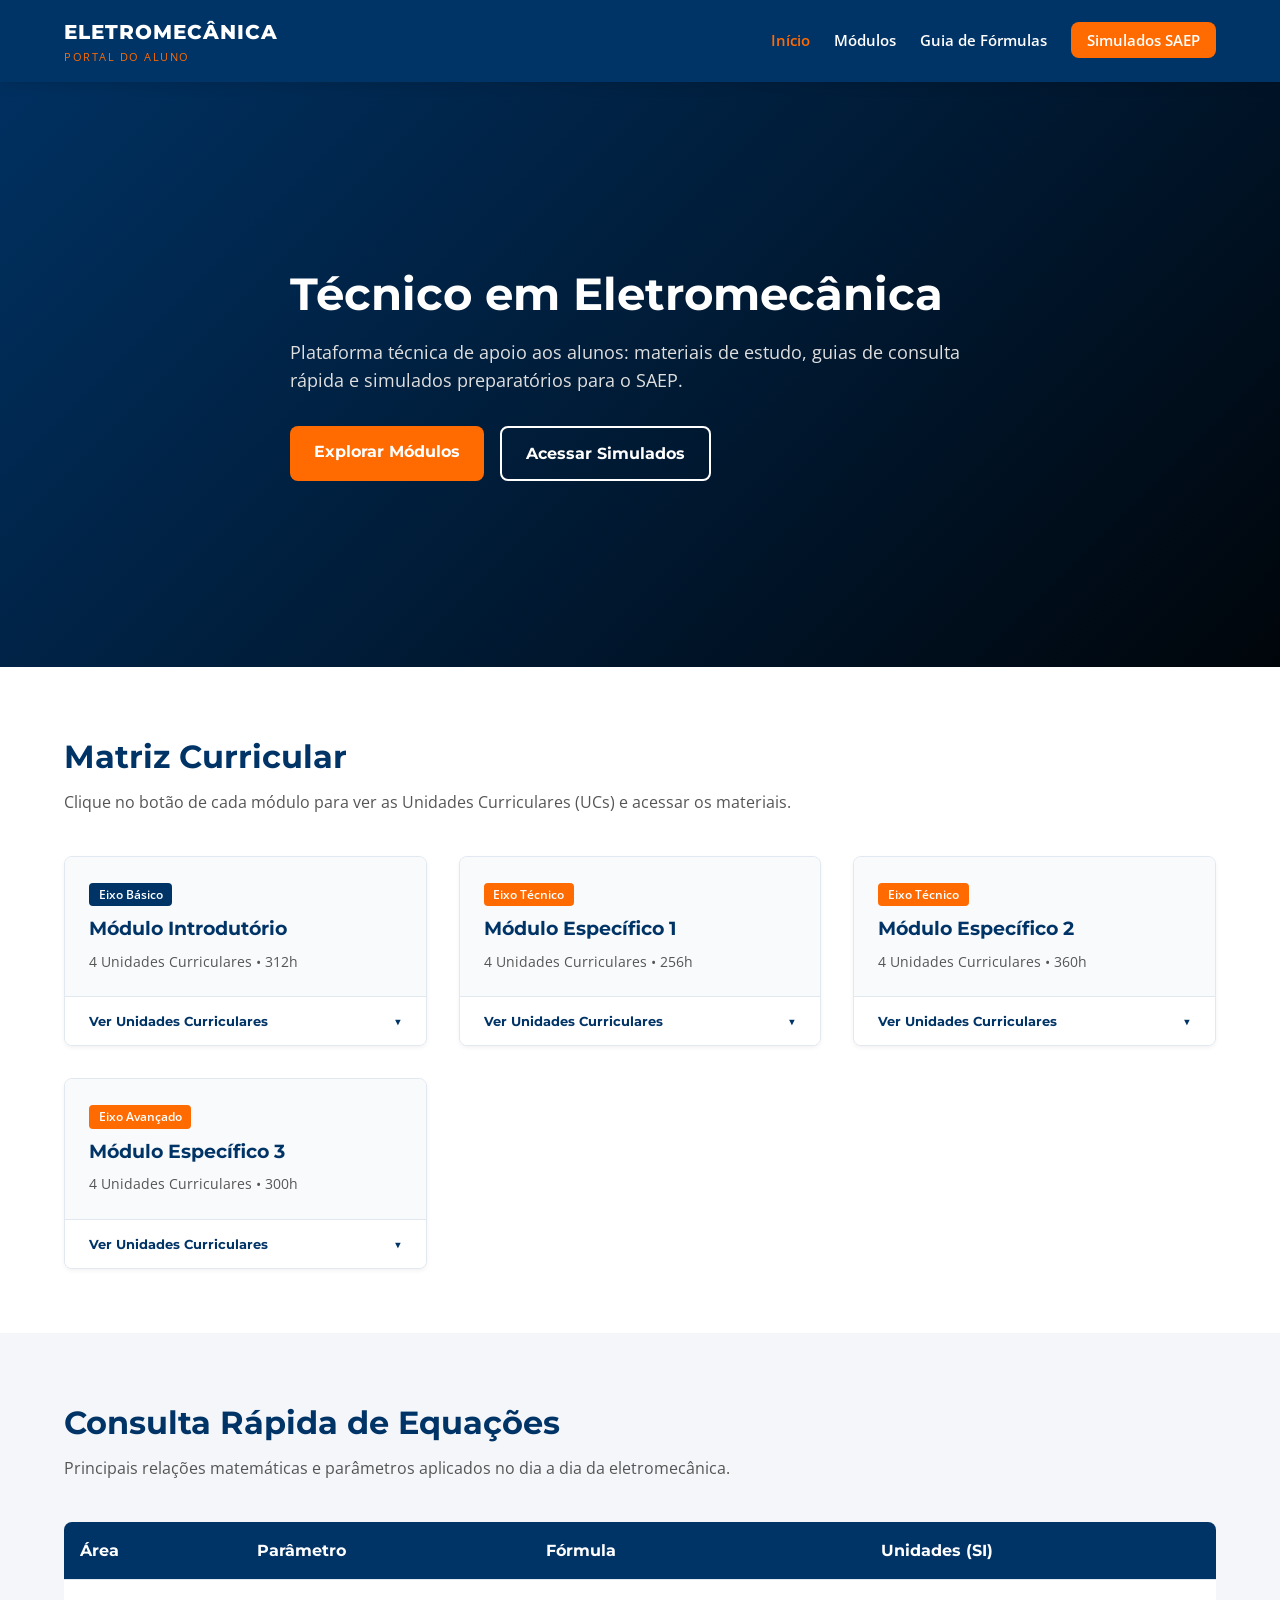
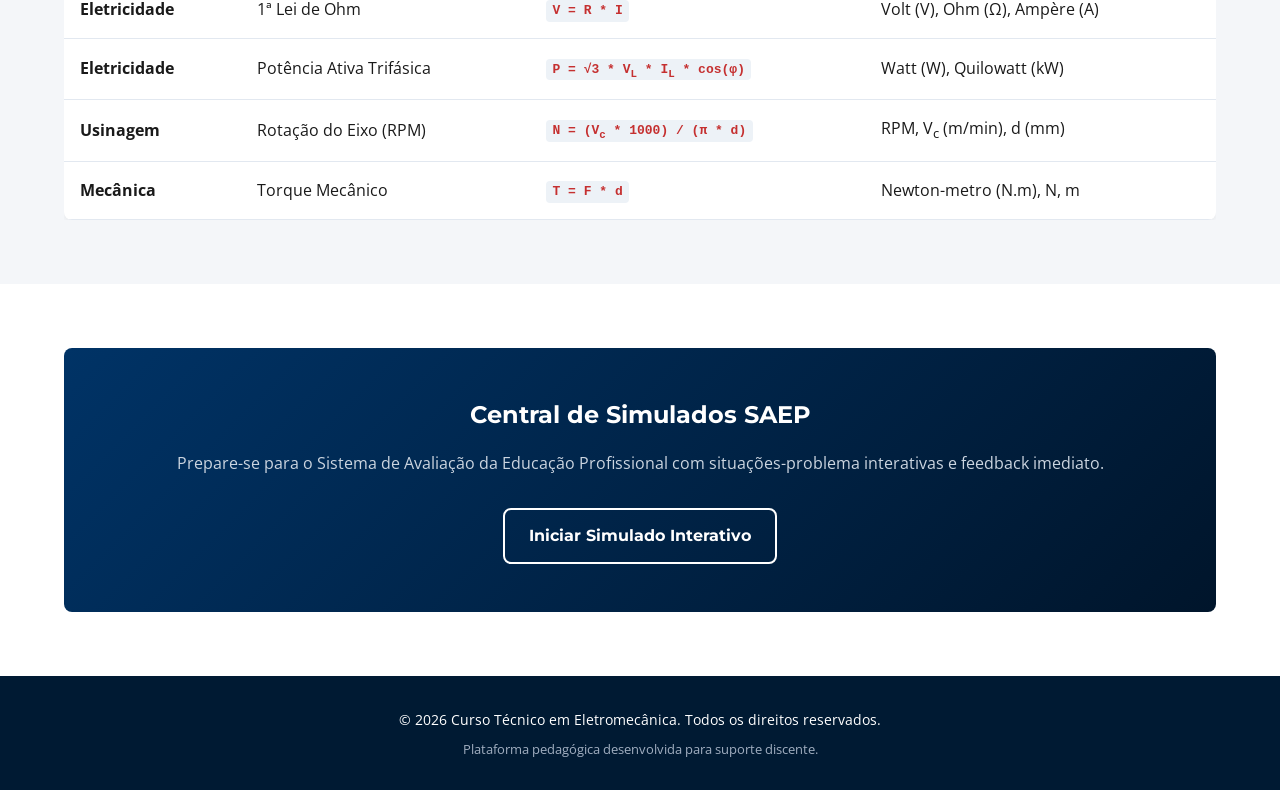
==== commit 435e9b28: "Update index.html" ====
--- a/index.html
+++ b/index.html
@@ -11,7 +11,7 @@
     <link href="https://fonts.googleapis.com/css2?family=Montserrat:wght@600;700;800&family=Open+Sans:wght@400;600&display=swap" rel="stylesheet">
 
     <!-- CSS Externo -->
-    <link rel="stylesheet" href="./css/style.css">
+    <link rel="stylesheet" href="style.css">
 </head>
 <body>
 
@@ -310,6 +310,6 @@
     </footer>
 
     <!-- JavaScript Externo -->
-    <script src="./js/main.js"></script>
+    <script src="main.js"></script>
 </body>
 </html>
--- a/style.css
+++ b/style.css
@@ -0,0 +1,503 @@
+/* ==========================================================================
+   Variáveis Globais de Design (Cores e Fontes Industriais)
+   ========================================================================== */
+:root {
+    --primary-color: #003366;     /* Azul Marinho Industrial */
+    --primary-hover: #002244;
+    --accent-color: #FF6B00;      /* Laranja de Segurança */
+    --accent-hover: #E05E00;
+    --bg-light: #F4F6F9;          /* Cinza Aço Claro */
+    --text-dark: #1A1A1A;         /* Grafite */
+    --text-muted: #555555;
+    --white: #FFFFFF;
+    
+    --font-heading: 'Montserrat', sans-serif;
+    --font-body: 'Open Sans', sans-serif;
+    
+    --shadow-sm: 0 2px 4px rgba(0,0,0,0.05);
+    --shadow-md: 0 4px 12px rgba(0,0,0,0.1);
+    --border-radius: 8px;
+    --transition: all 0.3s ease;
+}
+
+/* ==========================================================================
+   Reset e Estilos Base
+   ========================================================================== */
+* {
+    margin: 0;
+    padding: 0;
+    box-sizing: border-box;
+}
+
+html {
+    scroll-behavior: smooth;
+}
+
+body {
+    font-family: var(--font-body);
+    color: var(--text-dark);
+    background-color: var(--white);
+    line-height: 1.6;
+}
+
+.container {
+    width: 90%;
+    max-width: 1200px;
+    margin: 0 auto;
+}
+
+/* ==========================================================================
+   Cabeçalho e Menu de Navegação
+   ========================================================================== */
+.header {
+    background-color: var(--primary-color);
+    position: sticky;
+    top: 0;
+    z-index: 1000;
+    box-shadow: var(--shadow-md);
+}
+
+.navbar {
+    display: flex;
+    justify-content: space-between;
+    align-items: center;
+    padding: 1rem 0;
+}
+
+.logo {
+    display: flex;
+    flex-direction: column;
+    text-decoration: none;
+    color: var(--white);
+}
+
+.logo-title {
+    font-family: var(--font-heading);
+    font-weight: 800;
+    font-size: 1.25rem;
+    letter-spacing: 1px;
+}
+
+.logo-subtitle {
+    font-size: 0.7rem;
+    color: var(--accent-color);
+    letter-spacing: 1.5px;
+}
+
+.nav-menu ul {
+    display: flex;
+    list-style: none;
+    align-items: center;
+    gap: 1.5rem;
+}
+
+.nav-menu a {
+    color: var(--white);
+    text-decoration: none;
+    font-weight: 600;
+    font-size: 0.95rem;
+    transition: var(--transition);
+}
+
+.nav-menu a:hover,
+.nav-menu a.active {
+    color: var(--accent-color);
+}
+
+.btn-highlight {
+    background-color: var(--accent-color);
+    padding: 0.5rem 1rem;
+    border-radius: var(--border-radius);
+}
+
+.btn-highlight:hover {
+    background-color: var(--accent-hover) !important;
+    color: var(--white) !important;
+}
+
+/* Botão Hamburger (Mobile) */
+.menu-toggle {
+    display: none;
+    background: none;
+    border: none;
+    cursor: pointer;
+}
+
+.hamburger {
+    display: block;
+    width: 25px;
+    height: 3px;
+    background-color: var(--white);
+    position: relative;
+}
+
+.hamburger::before,
+.hamburger::after {
+    content: '';
+    position: absolute;
+    width: 100%;
+    height: 3px;
+    background-color: var(--white);
+    left: 0;
+}
+
+.hamburger::before { top: -8px; }
+.hamburger::after { top: 8px; }
+
+/* ==========================================================================
+   Hero Banner
+   ========================================================================== */
+.hero {
+    position: relative;
+    min-height: 65vh;
+    background: linear-gradient(135deg, #002244 0%, #001122 100%);
+    display: flex;
+    align-items: center;
+    color: var(--white);
+}
+
+.hero-overlay {
+    position: absolute;
+    top: 0;
+    left: 0;
+    width: 100%;
+    height: 100%;
+    background: linear-gradient(135deg, rgba(0, 51, 102, 0.85) 0%, rgba(0, 0, 0, 0.7) 100%);
+}
+
+.hero-content {
+    position: relative;
+    z-index: 1;
+    max-width: 700px;
+}
+
+.hero h1 {
+    font-family: var(--font-heading);
+    font-size: 2.8rem;
+    line-height: 1.2;
+    margin-bottom: 1rem;
+}
+
+.hero p {
+    font-size: 1.1rem;
+    margin-bottom: 2rem;
+    color: #e0e0e0;
+}
+
+.hero-buttons {
+    display: flex;
+    gap: 1rem;
+}
+
+/* ==========================================================================
+   Componentes: Botões e Cartões
+   ========================================================================== */
+.btn {
+    display: inline-block;
+    padding: 0.8rem 1.5rem;
+    border-radius: var(--border-radius);
+    text-decoration: none;
+    font-family: var(--font-heading);
+    font-weight: 700;
+    transition: var(--transition);
+}
+
+.btn-primary {
+    background-color: var(--accent-color);
+    color: var(--white);
+}
+
+.btn-primary:hover {
+    background-color: var(--accent-hover);
+}
+
+.btn-secondary {
+    background-color: transparent;
+    color: var(--white);
+    border: 2px solid var(--white);
+}
+
+.btn-secondary:hover {
+    background-color: var(--white);
+    color: var(--primary-color);
+}
+
+.section {
+    padding: 4rem 0;
+}
+
+.bg-light {
+    background-color: var(--bg-light);
+}
+
+.section-title {
+    font-family: var(--font-heading);
+    color: var(--primary-color);
+    font-size: 2rem;
+    margin-bottom: 0.5rem;
+}
+
+.section-subtitle {
+    color: var(--text-muted);
+    margin-bottom: 2.5rem;
+}
+
+.grid-cards {
+    display: grid;
+    grid-template-columns: repeat(auto-fit, minmax(280px, 1fr));
+    gap: 2rem;
+}
+
+.card {
+    background: var(--white);
+    border-radius: var(--border-radius);
+    box-shadow: var(--shadow-sm);
+    border: 1px solid #e2e8f0;
+    display: flex;
+    flex-direction: column;
+    overflow: hidden;
+    transition: var(--transition);
+}
+
+.card-header {
+    padding: 1.5rem;
+    background-color: #f8fafc;
+}
+
+.card-header h3 {
+    font-family: var(--font-heading);
+    color: var(--primary-color);
+    margin-top: 0.5rem;
+}
+
+.card-meta {
+    font-size: 0.85rem;
+    color: var(--text-muted);
+    margin-top: 0.4rem;
+}
+
+.badge {
+    background-color: var(--primary-color);
+    color: var(--white);
+    font-size: 0.75rem;
+    padding: 0.2rem 0.6rem;
+    border-radius: 4px;
+    font-weight: 600;
+}
+
+.badge-accent {
+    background-color: var(--accent-color);
+}
+
+/* ==========================================================================
+   Estilos da Sanfona (Acordeão) das UCs
+   ========================================================================== */
+.btn-toggle-uc {
+    width: 100%;
+    padding: 1rem 1.5rem;
+    background-color: #ffffff;
+    border: none;
+    border-top: 1px solid #e2e8f0;
+    display: flex;
+    justify-content: space-between;
+    align-items: center;
+    font-family: var(--font-heading);
+    font-weight: 700;
+    color: var(--primary-color);
+    cursor: pointer;
+    transition: var(--transition);
+}
+
+.btn-toggle-uc:hover {
+    background-color: var(--bg-light);
+    color: var(--accent-color);
+}
+
+.arrow-icon {
+    transition: transform 0.3s ease;
+    font-size: 0.8rem;
+}
+
+.btn-toggle-uc.active .arrow-icon {
+    transform: rotate(180deg);
+}
+
+/* Esconde o painel por padrão de forma segura */
+.uc-container {
+    display: none;
+    background-color: var(--bg-light);
+    border-top: 1px solid #e2e8f0;
+}
+
+/* Mostra quando ativado via JavaScript */
+.uc-container.active {
+    display: block;
+}
+
+.uc-list {
+    padding: 1rem;
+    display: flex;
+    flex-direction: column;
+    gap: 0.75rem;
+}
+
+.uc-item {
+    display: flex;
+    justify-content: space-between;
+    align-items: center;
+    background: var(--white);
+    padding: 0.85rem 1rem;
+    border-radius: 6px;
+    border: 1px solid #e2e8f0;
+    text-decoration: none;
+    color: var(--text-dark);
+    transition: var(--transition);
+}
+
+.uc-item:hover {
+    border-color: var(--accent-color);
+    transform: translateX(4px);
+    box-shadow: var(--shadow-sm);
+}
+
+.uc-info {
+    display: flex;
+    flex-direction: column;
+    gap: 0.2rem;
+}
+
+.uc-info strong {
+    font-size: 0.9rem;
+    color: var(--primary-color);
+}
+
+.uc-tag {
+    font-size: 0.75rem;
+    color: var(--text-muted);
+}
+
+.uc-action {
+    font-size: 0.85rem;
+    font-weight: 700;
+    color: var(--accent-color);
+    white-space: nowrap;
+}
+
+/* ==========================================================================
+   Tabela Técnica
+   ========================================================================== */
+.table-responsive {
+    overflow-x: auto;
+}
+
+.tech-table {
+    width: 100%;
+    border-collapse: collapse;
+    background-color: var(--white);
+    border-radius: var(--border-radius);
+    overflow: hidden;
+    box-shadow: var(--shadow-sm);
+}
+
+.tech-table th, 
+.tech-table td {
+    padding: 1rem;
+    text-align: left;
+    border-bottom: 1px solid #e2e8f0;
+}
+
+.tech-table th {
+    background-color: var(--primary-color);
+    color: var(--white);
+    font-family: var(--font-heading);
+}
+
+.tech-table code {
+    background-color: #edf2f7;
+    padding: 0.2rem 0.4rem;
+    border-radius: 4px;
+    font-family: monospace;
+    font-weight: bold;
+    color: #c53030;
+}
+
+/* ==========================================================================
+   Caixa do SAEP & Rodapé
+   ========================================================================== */
+.saep-box {
+    background: linear-gradient(135deg, var(--primary-color), #00152b);
+    color: var(--white);
+    border-radius: var(--border-radius);
+    padding: 3rem 2rem;
+    text-align: center;
+}
+
+.saep-content h2 {
+    font-family: var(--font-heading);
+    margin-bottom: 1rem;
+}
+
+.saep-content p {
+    margin-bottom: 2rem;
+    color: #cbd5e0;
+}
+
+.footer {
+    background-color: #001a33;
+    color: var(--white);
+    padding: 2rem 0;
+    text-align: center;
+    font-size: 0.9rem;
+}
+
+.footer-sub {
+    color: #a0aec0;
+    font-size: 0.8rem;
+    margin-top: 0.5rem;
+}
+
+/* ==========================================================================
+   Responsividade (Mobile)
+   ========================================================================== */
+@media (max-width: 768px) {
+    .menu-toggle {
+        display: block;
+    }
+
+    .nav-menu {
+        display: none;
+        position: absolute;
+        top: 100%;
+        left: 0;
+        width: 100%;
+        background-color: var(--primary-color);
+        padding: 1.5rem;
+    }
+
+    .nav-menu.active {
+        display: block;
+    }
+
+    .nav-menu ul {
+        flex-direction: column;
+        align-items: flex-start;
+    }
+
+    .hero h1 {
+        font-size: 2rem;
+    }
+
+    .hero-buttons {
+        flex-direction: column;
+    }
+
+    .uc-item {
+        flex-direction: column;
+        align-items: flex-start;
+        gap: 0.5rem;
+    }
+
+    .uc-action {
+        align-self: flex-end;
+    }
+}
